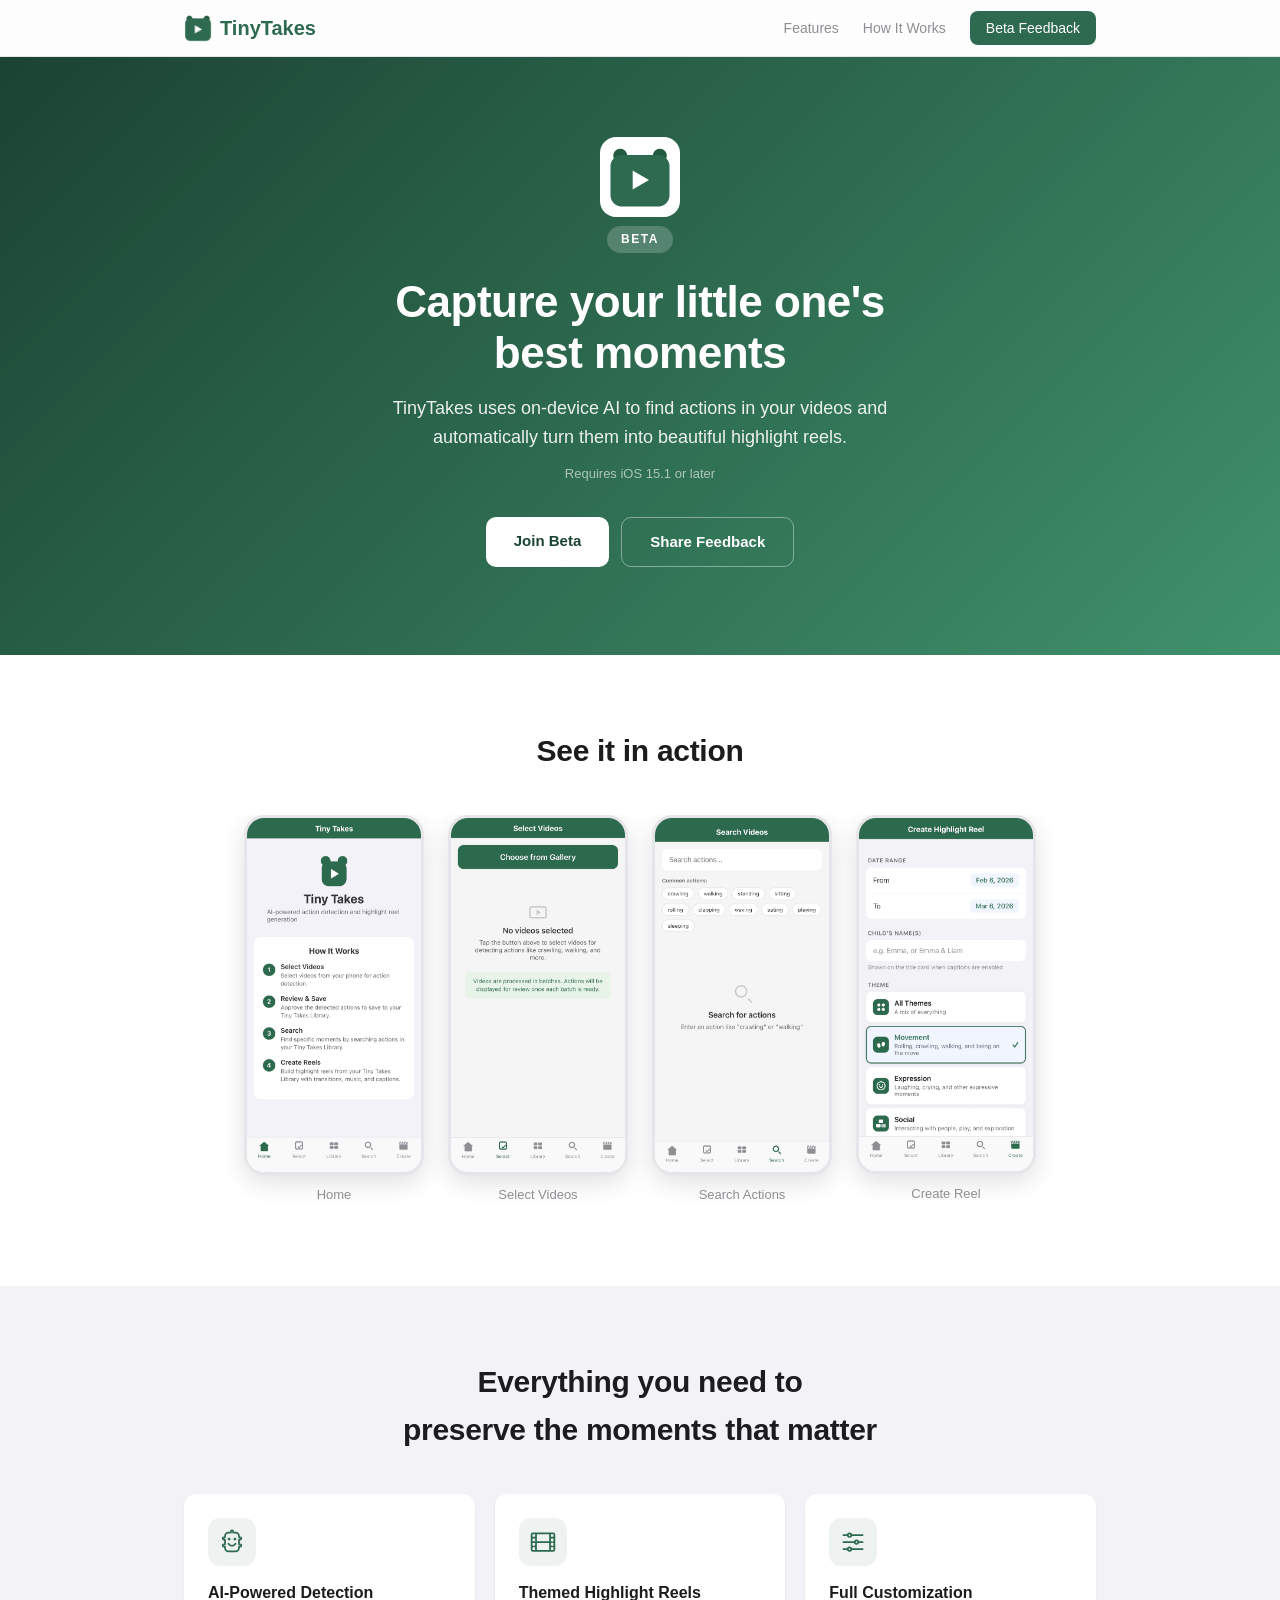
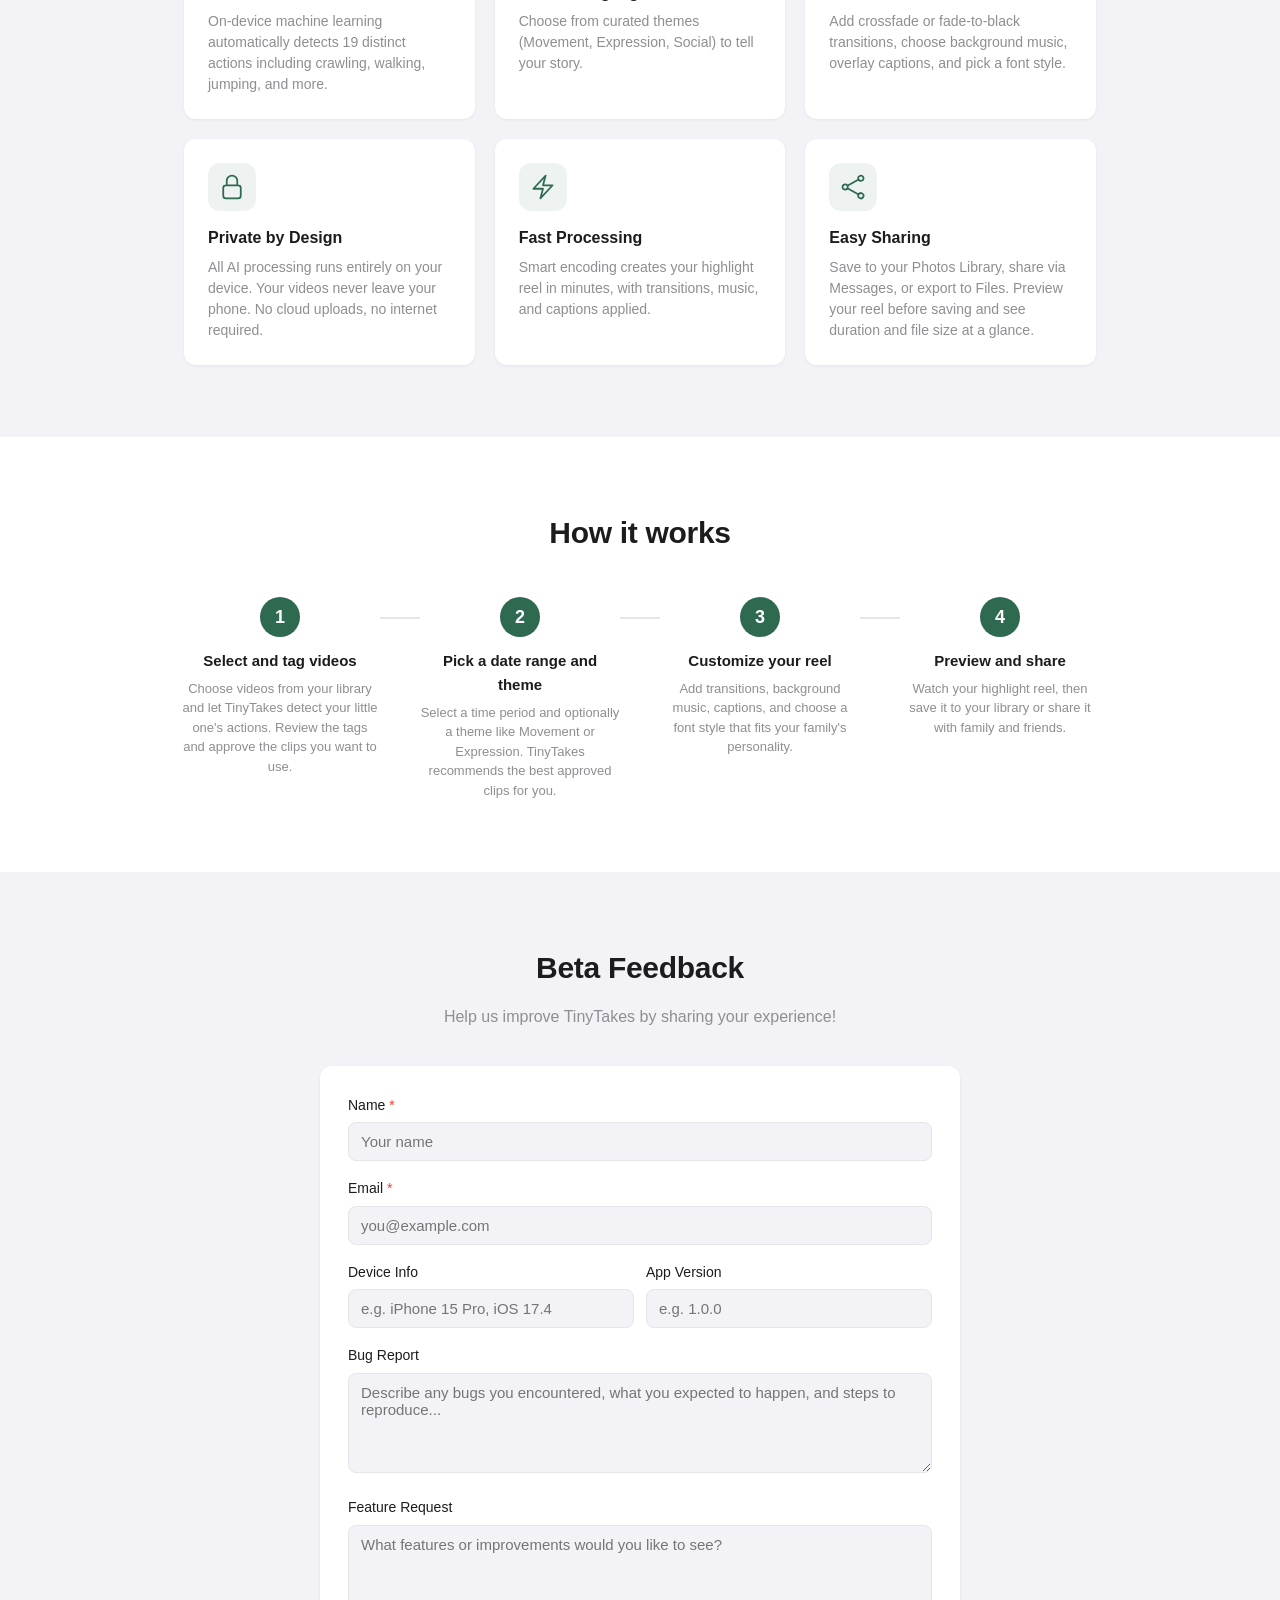
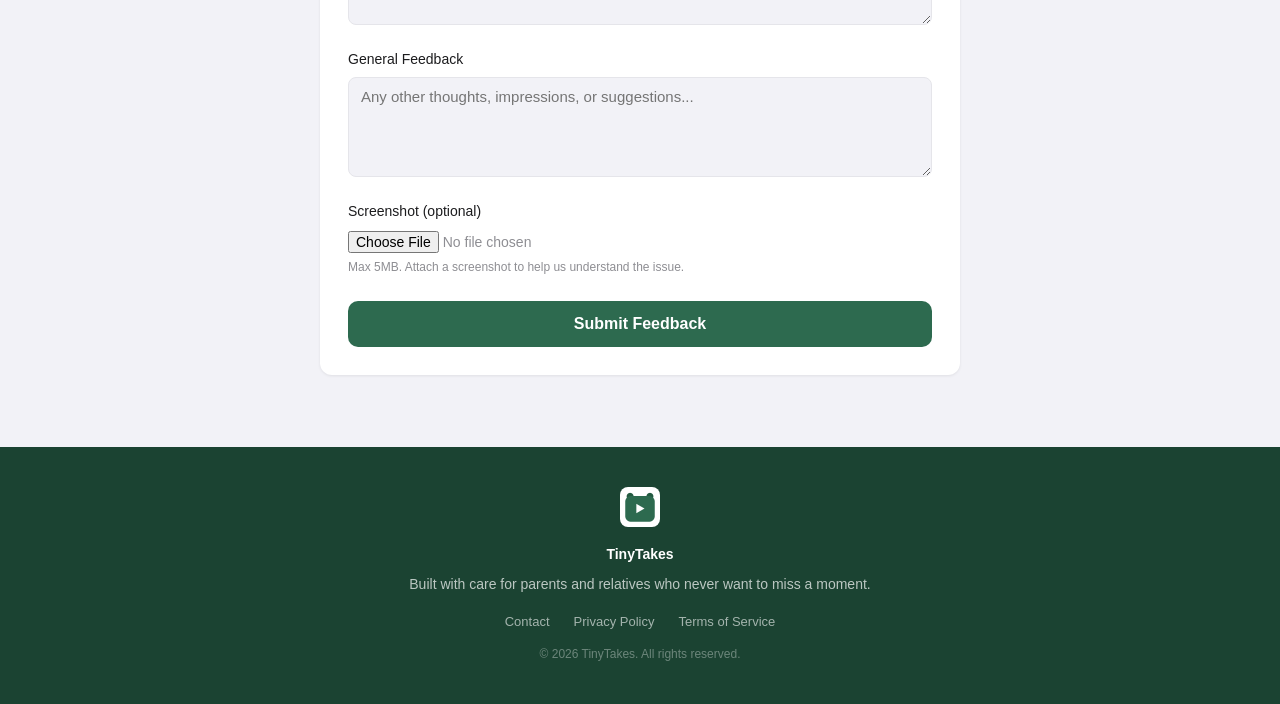
==== index.html @ 98fbe9ab "more inclusive" ====
<!DOCTYPE html>
<html lang="en">
<head>
  <meta charset="UTF-8">
  <meta name="viewport" content="width=device-width, initial-scale=1.0">
  <title>TinyTakes - Capture Your Little One's Best Moments</title>
  <meta name="description" content="TinyTakes uses on-device AI to find actions in your videos and automatically turn them into beautiful highlight reels. Private, fast, and easy to use.">
  <link rel="icon" type="image/png" href="logo.png">

  <!-- Open Graph -->
  <meta property="og:title" content="TinyTakes - Capture Your Little One's Best Moments">
  <meta property="og:description" content="On-device AI finds actions in your videos and turns them into beautiful highlight reels. No cloud uploads, no internet required.">
  <meta property="og:image" content="logo.png">
  <meta property="og:type" content="website">

  <!-- Twitter Card -->
  <meta name="twitter:card" content="summary">
  <meta name="twitter:title" content="TinyTakes - Capture Your Little One's Best Moments">
  <meta name="twitter:description" content="On-device AI finds actions in your videos and turns them into beautiful highlight reels. No cloud uploads, no internet required.">
  <meta name="twitter:image" content="logo.png">

  <link rel="stylesheet" href="styles.css">
</head>
<body>
  <!-- Nav -->
  <nav class="nav">
    <div class="nav-inner">
      <a href="#" class="nav-logo"><img src="logo.png" alt="TinyTakes" class="nav-logo-img">TinyTakes</a>
      <div class="nav-links">
        <a href="#features">Features</a>
        <a href="#how-it-works">How It Works</a>
        <a href="#feedback" class="nav-cta">Beta Feedback</a>
      </div>
    </div>
  </nav>

  <!-- Hero -->
  <header class="hero">
    <div class="hero-inner">
      <img src="logo.png" alt="TinyTakes logo" class="hero-logo">
      <p class="hero-badge">Beta</p>
      <h1>Capture your little one's<br>best moments</h1>
      <p class="hero-subtitle">TinyTakes uses on-device AI to find actions in your videos and automatically turn them into beautiful highlight reels.</p>
      <p class="hero-requirement">Requires iOS 15.1 or later</p>
      <div class="hero-actions">
        <a href="beta.html" class="btn-primary">Join Beta</a>
        <a href="#feedback" class="btn-ghost">Share Feedback</a>
      </div>
    </div>
  </header>

  <!-- App Screenshots -->
  <section class="section section-alt">
    <div class="section-inner">
      <h2 class="section-title">See it in action</h2>
      <div class="screenshots">
        <div class="screenshot">
          <div class="phone-frame">
            <img src="screenshots/Home Screen.jpg" alt="TinyTakes Home Screen">
          </div>
          <p class="screenshot-label">Home</p>
        </div>
        <div class="screenshot">
          <div class="phone-frame">
            <img src="screenshots/Select Videos.jpg" alt="Select Videos screen">
          </div>
          <p class="screenshot-label">Select Videos</p>
        </div>
        <div class="screenshot">
          <div class="phone-frame">
            <img src="screenshots/Search Videos.jpg" alt="Search Videos screen">
          </div>
          <p class="screenshot-label">Search Actions</p>
        </div>
        <div class="screenshot">
          <div class="phone-frame">
            <img src="screenshots/Create Highlight Reel.jpg" alt="Create Highlight Reel screen">
          </div>
          <p class="screenshot-label">Create Reel</p>
        </div>
      </div>
    </div>
  </section>

  <!-- Features -->
  <section id="features" class="section">
    <div class="section-inner">
      <h2 class="section-title">Everything you need to<br>preserve the moments that matter</h2>

      <div class="features-grid">
        <div class="feature-card">
          <div class="feature-icon">
            <svg width="28" height="28" fill="none" viewBox="0 0 24 24" stroke="currentColor" stroke-width="1.5"><path stroke-linecap="round" stroke-linejoin="round" d="M12 2a1 1 0 011 1v1h2a3 3 0 013 3v1h1a1 1 0 110 2h-1v4h1a1 1 0 110 2h-1v1a3 3 0 01-3 3H9a3 3 0 01-3-3v-1H5a1 1 0 110-2h1v-4H5a1 1 0 110-2h1V7a3 3 0 013-3h2V3a1 1 0 011-1z"/><circle cx="9.5" cy="9.5" r="1.2" fill="currentColor" stroke="none"/><circle cx="14.5" cy="9.5" r="1.2" fill="currentColor" stroke="none"/><path stroke-linecap="round" stroke-linejoin="round" d="M9 13.5c.8 1.2 1.7 1.8 3 1.8s2.2-.6 3-1.8"/></svg>
          </div>
          <h3>AI-Powered Detection</h3>
          <p>On-device machine learning automatically detects 19 distinct actions including crawling, walking, jumping, and more.</p>
        </div>

        <div class="feature-card">
          <div class="feature-icon">
            <svg width="28" height="28" fill="none" viewBox="0 0 24 24" stroke="currentColor" stroke-width="1.5"><path stroke-linecap="round" stroke-linejoin="round" d="M3.375 19.5h17.25m-17.25 0a1.125 1.125 0 01-1.125-1.125M3.375 19.5h1.5C5.496 19.5 6 18.996 6 18.375m-3.75 0V5.625m0 12.75v-1.5c0-.621.504-1.125 1.125-1.125m18.375 2.625V5.625m0 12.75c0 .621-.504 1.125-1.125 1.125m1.125-1.125v-1.5c0-.621-.504-1.125-1.125-1.125m0 3.75h-1.5A1.125 1.125 0 0118 18.375M20.625 4.5H3.375m17.25 0c.621 0 1.125.504 1.125 1.125M20.625 4.5h-1.5C18.504 4.5 18 5.004 18 5.625m3.75 0v1.5c0 .621-.504 1.125-1.125 1.125M3.375 4.5c-.621 0-1.125.504-1.125 1.125M3.375 4.5h1.5C5.496 4.5 6 5.004 6 5.625m-3.75 0v1.5c0 .621.504 1.125 1.125 1.125m0 0h1.5m-1.5 0c-.621 0-1.125.504-1.125 1.125v1.5c0 .621.504 1.125 1.125 1.125m1.5-3.75C5.496 8.25 6 7.746 6 7.125v-1.5M4.875 8.25C5.496 8.25 6 8.754 6 9.375v1.5m0-5.25v5.25m0-5.25C6 5.004 6.504 4.5 7.125 4.5h9.75c.621 0 1.125.504 1.125 1.125m1.125 2.625h1.5m-1.5 0A1.125 1.125 0 0118 7.125v-1.5m1.125 2.625c-.621 0-1.125.504-1.125 1.125v1.5m2.625-2.625c.621 0 1.125.504 1.125 1.125v1.5c0 .621-.504 1.125-1.125 1.125M18 5.625v5.25M7.125 12h9.75m-9.75 0A1.125 1.125 0 016 10.875M7.125 12C6.504 12 6 12.504 6 13.125m0-2.25c0 .621.504 1.125 1.125 1.125M18 10.875c0 .621-.504 1.125-1.125 1.125M18 10.875c0 .621.504 1.125 1.125 1.125m-2.25 0c.621 0 1.125.504 1.125 1.125m-12 5.25v-5.25m0 5.25c0 .621.504 1.125 1.125 1.125h9.75c.621 0 1.125-.504 1.125-1.125m-12 0v-1.5c0-.621-.504-1.125-1.125-1.125M18 18.375v-5.25m0 5.25v-1.5c0-.621.504-1.125 1.125-1.125M18 13.125v1.5c0 .621.504 1.125 1.125 1.125M18 13.125c0-.621.504-1.125 1.125-1.125M6 13.125v1.5c0 .621-.504 1.125-1.125 1.125M6 13.125C6 12.504 5.496 12 4.875 12m-1.5 0h1.5m-1.5 0c-.621 0-1.125-.504-1.125-1.125v-1.5c0-.621.504-1.125 1.125-1.125m1.5 0h-1.5"/></svg>
          </div>
          <h3>Themed Highlight Reels</h3>
          <p>Choose from curated themes (Movement, Expression, Social) to tell your story.</p>
        </div>

        <div class="feature-card">
          <div class="feature-icon">
            <svg width="28" height="28" fill="none" viewBox="0 0 24 24" stroke="currentColor" stroke-width="1.5"><path stroke-linecap="round" stroke-linejoin="round" d="M10.5 6h9.75M10.5 6a1.5 1.5 0 11-3 0m3 0a1.5 1.5 0 10-3 0M3.75 6H7.5m3 12h9.75m-9.75 0a1.5 1.5 0 01-3 0m3 0a1.5 1.5 0 00-3 0m-3.75 0H7.5m9-6h3.75m-3.75 0a1.5 1.5 0 01-3 0m3 0a1.5 1.5 0 00-3 0m-9.75 0h9.75"/></svg>
          </div>
          <h3>Full Customization</h3>
          <p>Add crossfade or fade-to-black transitions, choose background music, overlay captions, and pick a font style.</p>
        </div>

        <div class="feature-card">
          <div class="feature-icon">
            <svg width="28" height="28" fill="none" viewBox="0 0 24 24" stroke="currentColor" stroke-width="1.5"><path stroke-linecap="round" stroke-linejoin="round" d="M16.5 10.5V6.75a4.5 4.5 0 10-9 0v3.75m-.75 11.25h10.5a2.25 2.25 0 002.25-2.25v-6.75a2.25 2.25 0 00-2.25-2.25H6.75a2.25 2.25 0 00-2.25 2.25v6.75a2.25 2.25 0 002.25 2.25z"/></svg>
          </div>
          <h3>Private by Design</h3>
          <p>All AI processing runs entirely on your device. Your videos never leave your phone. No cloud uploads, no internet required.</p>
        </div>

        <div class="feature-card">
          <div class="feature-icon">
            <svg width="28" height="28" fill="none" viewBox="0 0 24 24" stroke="currentColor" stroke-width="1.5"><path stroke-linecap="round" stroke-linejoin="round" d="M3.75 13.5l10.5-11.25L12 10.5h8.25L9.75 21.75 12 13.5H3.75z"/></svg>
          </div>
          <h3>Fast Processing</h3>
          <p>Smart encoding creates your highlight reel in minutes, with transitions, music, and captions applied.</p>
        </div>

        <div class="feature-card">
          <div class="feature-icon">
            <svg width="28" height="28" fill="none" viewBox="0 0 24 24" stroke="currentColor" stroke-width="1.5"><path stroke-linecap="round" stroke-linejoin="round" d="M7.217 10.907a2.25 2.25 0 100 2.186m0-2.186c.18.324.283.696.283 1.093s-.103.77-.283 1.093m0-2.186l9.566-5.314m-9.566 7.5l9.566 5.314m0 0a2.25 2.25 0 103.935 2.186 2.25 2.25 0 00-3.935-2.186zm0-12.814a2.25 2.25 0 103.933-2.185 2.25 2.25 0 00-3.933 2.185z"/></svg>
          </div>
          <h3>Easy Sharing</h3>
          <p>Save to your Photos Library, share via Messages, or export to Files. Preview your reel before saving and see duration and file size at a glance.</p>
        </div>
      </div>
    </div>
  </section>

  <!-- How It Works -->
  <section id="how-it-works" class="section section-alt">
    <div class="section-inner">
      <h2 class="section-title">How it works</h2>

      <div class="steps">
        <div class="step">
          <div class="step-number">1</div>
          <h3>Select and tag videos</h3>
          <p>Choose videos from your library and let TinyTakes detect your little one's actions. Review the tags and approve the clips you want to use.</p>
        </div>
        <div class="step-connector"></div>
        <div class="step">
          <div class="step-number">2</div>
          <h3>Pick a date range and theme</h3>
          <p>Select a time period and optionally a theme like Movement or Expression. TinyTakes recommends the best approved clips for you.</p>
        </div>
        <div class="step-connector"></div>
        <div class="step">
          <div class="step-number">3</div>
          <h3>Customize your reel</h3>
          <p>Add transitions, background music, captions, and choose a font style that fits your family's personality.</p>
        </div>
        <div class="step-connector"></div>
        <div class="step">
          <div class="step-number">4</div>
          <h3>Preview and share</h3>
          <p>Watch your highlight reel, then save it to your library or share it with family and friends.</p>
        </div>
      </div>
    </div>
  </section>

  <!-- Feedback Form -->
  <section id="feedback" class="section">
    <div class="section-inner">
      <h2 class="section-title">Beta Feedback</h2>
      <p class="section-subtitle">Help us improve TinyTakes by sharing your experience!</p>

      <div class="card">
        <form id="feedback-form">
          <div class="form-group">
            <label for="name">Name <span class="required">*</span></label>
            <input type="text" id="name" name="name" required placeholder="Your name">
            <p class="field-error" id="name-error" style="display: none;">Please enter your name.</p>
          </div>

          <div class="form-group">
            <label for="email">Email <span class="required">*</span></label>
            <input type="email" id="email" name="email" required placeholder="you@example.com">
            <p class="field-error" id="email-error" style="display: none;">Please enter a valid email address.</p>
          </div>

          <div class="form-row">
            <div class="form-group">
              <label for="device">Device Info</label>
              <input type="text" id="device" name="device" placeholder="e.g. iPhone 15 Pro, iOS 17.4">
            </div>
            <div class="form-group">
              <label for="appVersion">App Version</label>
              <input type="text" id="appVersion" name="appVersion" placeholder="e.g. 1.0.0">
            </div>
          </div>

          <div class="form-group">
            <label for="bugReport">Bug Report</label>
            <textarea id="bugReport" name="bugReport" rows="3" placeholder="Describe any bugs you encountered, what you expected to happen, and steps to reproduce..."></textarea>
          </div>

          <div class="form-group">
            <label for="featureRequest">Feature Request</label>
            <textarea id="featureRequest" name="featureRequest" rows="3" placeholder="What features or improvements would you like to see?"></textarea>
          </div>

          <div class="form-group">
            <label for="generalFeedback">General Feedback</label>
            <textarea id="generalFeedback" name="generalFeedback" rows="3" placeholder="Any other thoughts, impressions, or suggestions..."></textarea>
          </div>

          <div class="form-group">
            <label for="screenshot">Screenshot (optional)</label>
            <input type="file" id="screenshot" name="screenshot" accept="image/*">
            <p class="hint">Max 5MB. Attach a screenshot to help us understand the issue.</p>
          </div>

          <button type="submit" id="submit-btn">
            <span class="btn-text">Submit Feedback</span>
            <span class="btn-loading" style="display: none;">Submitting...</span>
          </button>
        </form>

        <!-- Success Message -->
        <div id="success-message" style="display: none;">
          <div class="success-icon">&#10003;</div>
          <h3>Thank you!</h3>
          <p>Your feedback has been submitted successfully. We appreciate your help in making TinyTakes better!</p>
          <button onclick="resetForm()" class="btn-secondary">Submit Another</button>
        </div>

        <!-- Error Message -->
        <div id="error-message" style="display: none;">
          <div class="error-icon">!</div>
          <h3>Something went wrong</h3>
          <p id="error-text">Please try again later.</p>
          <button onclick="hideError()" class="btn-secondary">Try Again</button>
        </div>
      </div>
    </div>
  </section>

  <!-- Footer -->
  <footer class="footer">
    <div class="section-inner">
      <img src="logo.png" alt="TinyTakes" class="footer-logo-img">
      <p class="footer-logo">TinyTakes</p>
      <p>Built with care for parents and relatives who never want to miss a moment.</p>
      <div class="footer-links">
        <a href="mailto:tinytakesapp@gmail.com">Contact</a>
        <a href="privacy.html">Privacy Policy</a>
        <a href="terms.html">Terms of Service</a>
      </div>
      <p class="footer-copy">&copy; 2026 TinyTakes. All rights reserved.</p>
    </div>
  </footer>

  <script src="script.js"></script>
</body>
</html>
---- styles.css ----
/* TinyTakes Landing Page + Beta Feedback */

:root {
  --primary: #2D6A4F;
  --primary-light: #40916C;
  --primary-dark: #1B4332;
  --bg: #F2F2F7;
  --card-bg: #FFFFFF;
  --text: #1C1C1E;
  --text-secondary: #8E8E93;
  --border: #E5E5EA;
  --error: #FF3B30;
  --success: #34C759;
  --radius: 12px;
}

* {
  margin: 0;
  padding: 0;
  box-sizing: border-box;
}

html {
  scroll-behavior: smooth;
}

body {
  font-family: -apple-system, BlinkMacSystemFont, 'Segoe UI', Roboto, Helvetica, Arial, sans-serif;
  background-color: var(--bg);
  color: var(--text);
  line-height: 1.6;
  -webkit-font-smoothing: antialiased;
}

/* ---- Nav ---- */
.nav {
  position: sticky;
  top: 0;
  background: rgba(255, 255, 255, 0.85);
  backdrop-filter: blur(12px);
  -webkit-backdrop-filter: blur(12px);
  border-bottom: 1px solid var(--border);
  z-index: 100;
}

.nav-inner {
  max-width: 960px;
  margin: 0 auto;
  padding: 0 24px;
  height: 56px;
  display: flex;
  align-items: center;
  justify-content: space-between;
}

.nav-logo {
  font-size: 20px;
  font-weight: 700;
  color: var(--primary);
  text-decoration: none;
  display: flex;
  align-items: center;
  gap: 8px;
}

.nav-logo-img {
  width: 28px;
  height: 28px;
}

.nav-links {
  display: flex;
  gap: 24px;
  align-items: center;
}

.nav-links a {
  font-size: 14px;
  font-weight: 500;
  color: var(--text-secondary);
  text-decoration: none;
  transition: color 0.2s;
}

.nav-links a:hover {
  color: var(--text);
}

.nav-cta {
  background: var(--primary);
  color: #FFFFFF !important;
  padding: 6px 16px;
  border-radius: 8px;
  transition: background 0.2s !important;
}

.nav-cta:hover {
  background: var(--primary-dark);
  color: #FFFFFF !important;
}

/* ---- Hero ---- */
.hero {
  background: linear-gradient(135deg, var(--primary-dark) 0%, var(--primary) 50%, var(--primary-light) 100%);
  color: #FFFFFF;
}

.hero-inner {
  max-width: 960px;
  margin: 0 auto;
  padding: 80px 24px 88px;
  text-align: center;
}

.hero-logo {
  display: block;
  width: 80px;
  height: 80px;
  margin: 0 auto 8px;
  background: #FFFFFF;
  border-radius: 16px;
  padding: 8px;
}

.hero-badge {
  display: inline-block;
  font-size: 12px;
  font-weight: 600;
  text-transform: uppercase;
  letter-spacing: 1.5px;
  background: rgba(255, 255, 255, 0.2);
  padding: 4px 14px;
  border-radius: 20px;
  margin-bottom: 24px;
}

.hero h1 {
  font-size: 44px;
  font-weight: 700;
  line-height: 1.15;
  letter-spacing: -0.5px;
  margin-bottom: 16px;
}

.hero-subtitle {
  font-size: 18px;
  line-height: 1.6;
  opacity: 0.9;
  max-width: 560px;
  margin: 0 auto 12px;
}

.hero-requirement {
  font-size: 13px;
  opacity: 0.6;
  margin-bottom: 32px;
}

.hero-actions {
  display: flex;
  gap: 12px;
  justify-content: center;
}

.btn-primary {
  display: inline-block;
  padding: 12px 28px;
  font-size: 15px;
  font-weight: 600;
  color: var(--primary-dark);
  background: #FFFFFF;
  border-radius: 10px;
  text-decoration: none;
  transition: transform 0.2s, box-shadow 0.2s;
}

.btn-primary:hover {
  transform: translateY(-1px);
  box-shadow: 0 4px 12px rgba(0, 0, 0, 0.15);
}

.btn-ghost {
  display: inline-block;
  padding: 12px 28px;
  font-size: 15px;
  font-weight: 600;
  color: #FFFFFF;
  border: 1.5px solid rgba(255, 255, 255, 0.4);
  border-radius: 10px;
  text-decoration: none;
  transition: border-color 0.2s, background 0.2s;
}

.btn-ghost:hover {
  border-color: #FFFFFF;
  background: rgba(255, 255, 255, 0.1);
}

/* ---- Sections ---- */
.section {
  padding: 72px 0;
}

.section-alt {
  background: var(--card-bg);
}

.section-inner {
  max-width: 960px;
  margin: 0 auto;
  padding: 0 24px;
}

.section-title {
  font-size: 30px;
  font-weight: 700;
  text-align: center;
  margin-bottom: 12px;
  letter-spacing: -0.3px;
}

.section-subtitle {
  font-size: 16px;
  color: var(--text-secondary);
  text-align: center;
  max-width: 480px;
  margin: 0 auto 36px;
}

/* ---- Screenshots ---- */
.screenshots {
  display: flex;
  justify-content: center;
  gap: 24px;
  margin-top: 40px;
  overflow-x: auto;
  padding: 0 16px 8px;
}

.screenshot {
  flex-shrink: 0;
  text-align: center;
}

.phone-frame {
  width: 180px;
  border-radius: 20px;
  overflow: hidden;
  box-shadow: 0 8px 24px rgba(0, 0, 0, 0.12);
  border: 3px solid #E5E5EA;
  background: var(--card-bg);
}

.phone-frame img {
  width: 100%;
  height: auto;
  display: block;
}

.screenshot-label {
  font-size: 13px;
  font-weight: 500;
  color: var(--text-secondary);
  margin-top: 10px;
}

/* ---- Features Grid ---- */
.features-grid {
  display: grid;
  grid-template-columns: repeat(3, 1fr);
  gap: 20px;
  margin-top: 40px;
}

.feature-card {
  background: var(--card-bg);
  border-radius: var(--radius);
  padding: 24px;
  box-shadow: 0 1px 3px rgba(0, 0, 0, 0.06);
  transition: transform 0.2s, box-shadow 0.2s;
}

.feature-card:hover {
  transform: translateY(-2px);
  box-shadow: 0 4px 12px rgba(0, 0, 0, 0.08);
}

.feature-icon {
  width: 48px;
  height: 48px;
  border-radius: 12px;
  background: rgba(45, 106, 79, 0.08);
  color: var(--primary);
  display: flex;
  align-items: center;
  justify-content: center;
  margin-bottom: 14px;
}

.feature-card h3 {
  font-size: 16px;
  font-weight: 600;
  margin-bottom: 6px;
}

.feature-card p {
  font-size: 14px;
  color: var(--text-secondary);
  line-height: 1.5;
}

/* ---- Steps ---- */
.steps {
  display: flex;
  align-items: flex-start;
  justify-content: center;
  gap: 0;
  margin-top: 40px;
}

.step {
  text-align: center;
  max-width: 200px;
  flex-shrink: 0;
}

.step-number {
  width: 40px;
  height: 40px;
  line-height: 40px;
  border-radius: 50%;
  background: var(--primary);
  color: #FFFFFF;
  font-size: 18px;
  font-weight: 700;
  margin: 0 auto 12px;
}

.step h3 {
  font-size: 15px;
  font-weight: 600;
  margin-bottom: 6px;
}

.step p {
  font-size: 13px;
  color: var(--text-secondary);
  line-height: 1.5;
}

.step-connector {
  width: 40px;
  height: 2px;
  background: var(--border);
  margin-top: 20px;
  flex-shrink: 0;
}

/* ---- Card (Feedback Form) ---- */
.card {
  background: var(--card-bg);
  border-radius: var(--radius);
  padding: 28px;
  box-shadow: 0 1px 3px rgba(0, 0, 0, 0.08);
  max-width: 640px;
  margin: 0 auto;
}

/* ---- Form ---- */
.form-group {
  margin-bottom: 16px;
  flex: 1;
}

.form-row {
  display: flex;
  gap: 12px;
}

label {
  display: block;
  font-size: 14px;
  font-weight: 500;
  margin-bottom: 6px;
  color: var(--text);
}

.required {
  color: var(--error);
}

input[type="text"],
input[type="email"],
select,
textarea {
  width: 100%;
  padding: 10px 12px;
  font-size: 15px;
  border: 1px solid var(--border);
  border-radius: 8px;
  background: var(--bg);
  color: var(--text);
  font-family: inherit;
  transition: border-color 0.2s;
}

input[type="text"]:focus,
input[type="email"]:focus,
select:focus,
textarea:focus {
  outline: none;
  border-color: var(--primary);
  box-shadow: 0 0 0 3px rgba(45, 106, 79, 0.1);
}

textarea {
  resize: vertical;
  min-height: 100px;
}

input[type="file"] {
  font-size: 14px;
  color: var(--text-secondary);
}

.hint {
  font-size: 12px;
  color: var(--text-secondary);
  margin-top: 4px;
}

.field-error {
  font-size: 13px;
  color: var(--error);
  margin-top: 4px;
}

input.input-error {
  border-color: var(--error);
}

input.input-error:focus {
  border-color: var(--error);
  box-shadow: 0 0 0 3px rgba(255, 59, 48, 0.1);
}

/* ---- Buttons ---- */
button[type="submit"] {
  width: 100%;
  padding: 14px;
  font-size: 16px;
  font-weight: 600;
  color: #FFFFFF;
  background: var(--primary);
  border: none;
  border-radius: 10px;
  cursor: pointer;
  transition: background 0.2s;
  margin-top: 8px;
}

button[type="submit"]:hover {
  background: var(--primary-dark);
}

button[type="submit"]:disabled {
  background: var(--text-secondary);
  cursor: not-allowed;
}

.btn-secondary {
  padding: 10px 24px;
  font-size: 15px;
  font-weight: 500;
  color: var(--primary);
  background: transparent;
  border: 1.5px solid var(--primary);
  border-radius: 10px;
  cursor: pointer;
  transition: background 0.2s;
  margin-top: 12px;
}

.btn-secondary:hover {
  background: rgba(45, 106, 79, 0.05);
}

/* ---- Success / Error ---- */
#success-message,
#error-message {
  text-align: center;
  padding: 24px 0;
}

.success-icon {
  width: 56px;
  height: 56px;
  line-height: 56px;
  border-radius: 50%;
  background: var(--success);
  color: #FFFFFF;
  font-size: 28px;
  font-weight: 700;
  margin: 0 auto 16px;
}

.error-icon {
  width: 56px;
  height: 56px;
  line-height: 56px;
  border-radius: 50%;
  background: var(--error);
  color: #FFFFFF;
  font-size: 28px;
  font-weight: 700;
  margin: 0 auto 16px;
}

#success-message h3,
#error-message h3 {
  font-size: 18px;
  margin-bottom: 8px;
}

#success-message p,
#error-message p {
  font-size: 14px;
  color: var(--text-secondary);
}

/* ---- Footer ---- */
.footer {
  background: var(--primary-dark);
  color: rgba(255, 255, 255, 0.7);
  text-align: center;
  padding: 40px 0;
}

.footer-logo-img {
  width: 40px;
  height: 40px;
  background: #FFFFFF;
  border-radius: 8px;
  padding: 4px;
  margin-bottom: 8px;
}

.footer-logo {
  font-size: 20px;
  font-weight: 700;
  color: #FFFFFF;
  margin-bottom: 8px;
}

.footer p {
  font-size: 14px;
}

.footer-links {
  display: flex;
  gap: 24px;
  justify-content: center;
  margin-top: 16px;
}

.footer-links a {
  font-size: 13px;
  color: rgba(255, 255, 255, 0.6);
  text-decoration: none;
  transition: color 0.2s;
}

.footer-links a:hover {
  color: #FFFFFF;
}

.footer-copy {
  margin-top: 12px;
  font-size: 12px !important;
  opacity: 0.5;
}

/* ---- Legal Pages ---- */
.legal-page {
  max-width: 720px;
  margin: 0 auto;
  padding: 48px 24px 72px;
}

.legal-page h1 {
  font-size: 32px;
  font-weight: 700;
  margin-bottom: 8px;
}

.legal-page .legal-updated {
  font-size: 14px;
  color: var(--text-secondary);
  margin-bottom: 32px;
}

.legal-page h2 {
  font-size: 20px;
  font-weight: 600;
  margin-top: 32px;
  margin-bottom: 8px;
}

.legal-page p,
.legal-page li {
  font-size: 15px;
  color: var(--text-secondary);
  line-height: 1.7;
  margin-bottom: 12px;
}

.legal-page ul {
  padding-left: 24px;
  margin-bottom: 12px;
}

.legal-page a {
  color: var(--primary);
  text-decoration: none;
}

.legal-page a:hover {
  text-decoration: underline;
}

/* ---- Responsive ---- */
@media (max-width: 768px) {
  .screenshots {
    gap: 16px;
  }

  .phone-frame {
    width: 150px;
  }

  .features-grid {
    grid-template-columns: repeat(2, 1fr);
  }

  .hero h1 {
    font-size: 32px;
  }

  .hero-inner {
    padding: 56px 24px 64px;
  }

  .section-title {
    font-size: 24px;
  }

  .steps {
    flex-direction: column;
    align-items: center;
    gap: 8px;
  }

  .step-connector {
    width: 2px;
    height: 24px;
    margin: 0;
  }

  .step {
    max-width: 280px;
  }
}

@media (max-width: 480px) {
  .screenshots {
    gap: 12px;
    justify-content: flex-start;
  }

  .phone-frame {
    width: 130px;
  }

  .features-grid {
    grid-template-columns: 1fr;
  }

  .form-row {
    flex-direction: column;
    gap: 0;
  }

  .hero h1 {
    font-size: 28px;
  }

  .hero-subtitle {
    font-size: 16px;
  }

  .hero-actions {
    flex-direction: column;
    align-items: center;
  }

  .nav-links a:not(.nav-cta) {
    display: none;
  }

  .section {
    padding: 48px 0;
  }

  .card {
    padding: 20px 16px;
  }
}
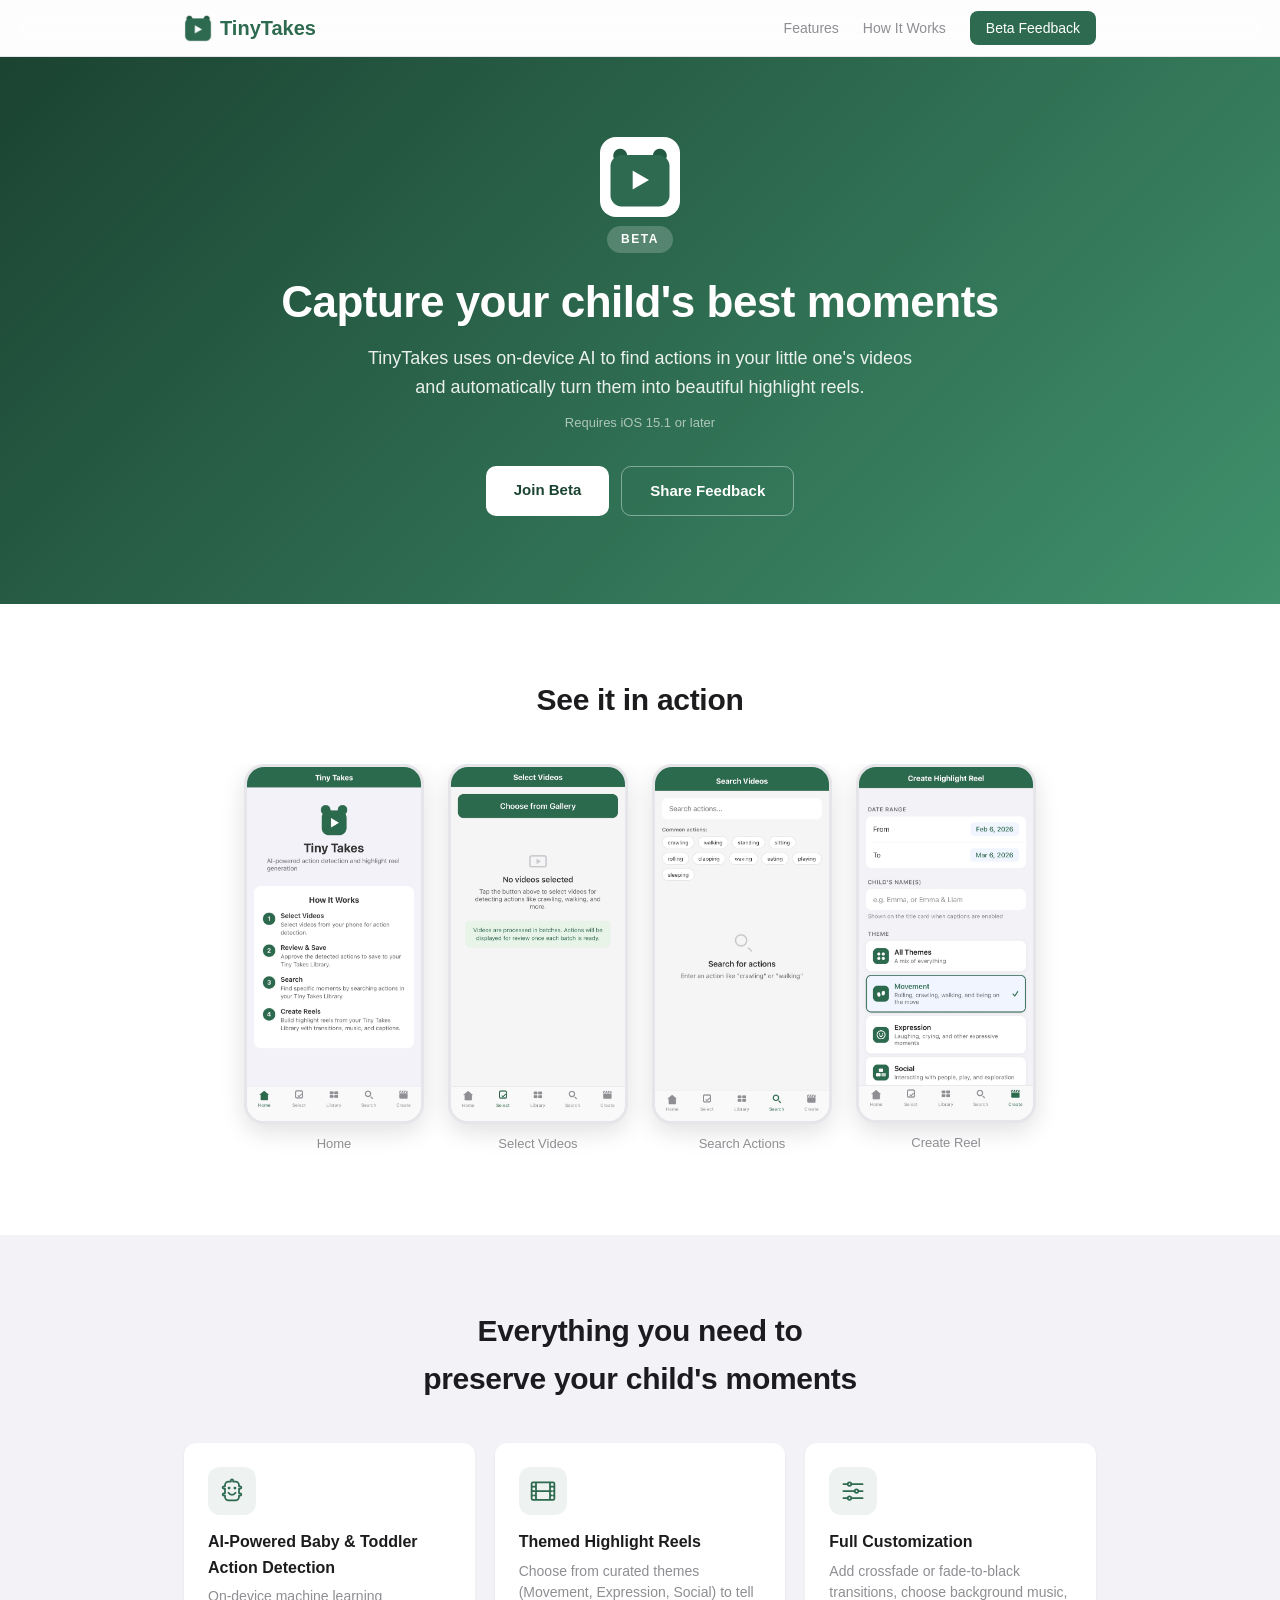
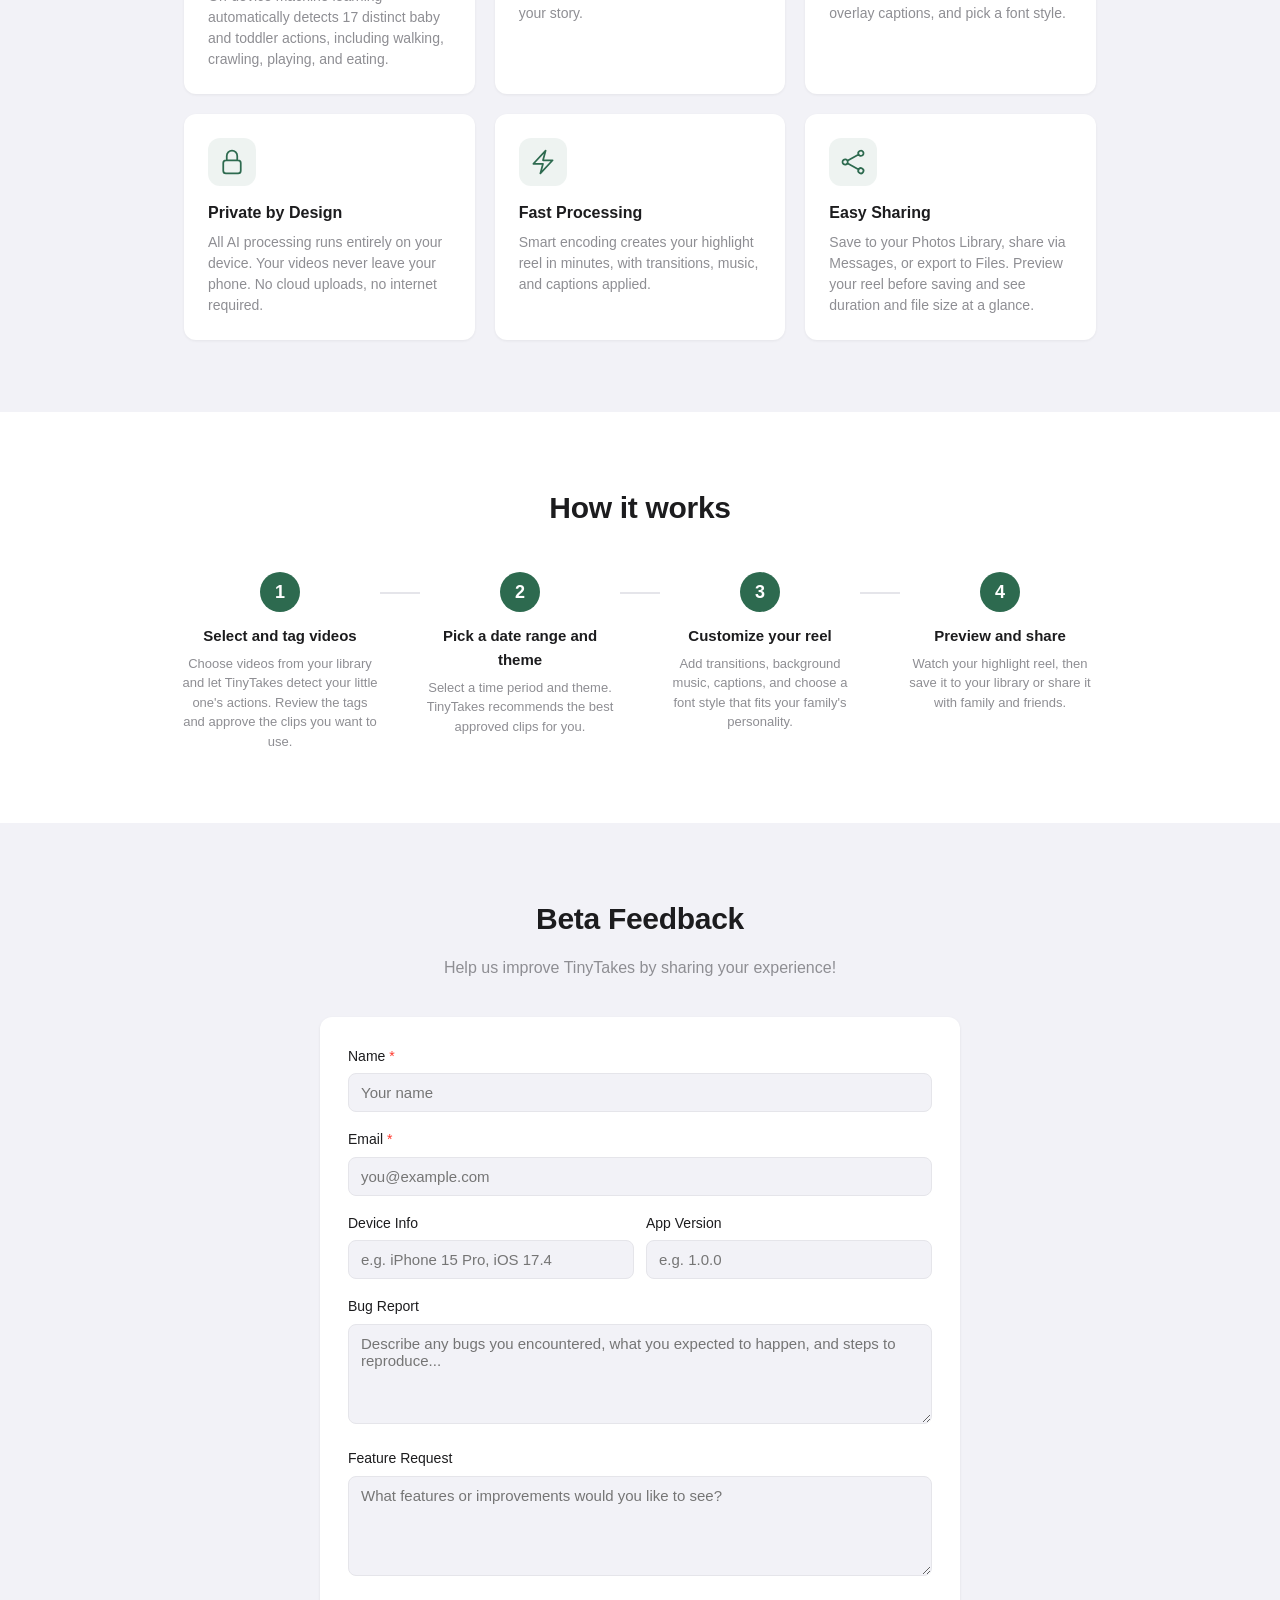
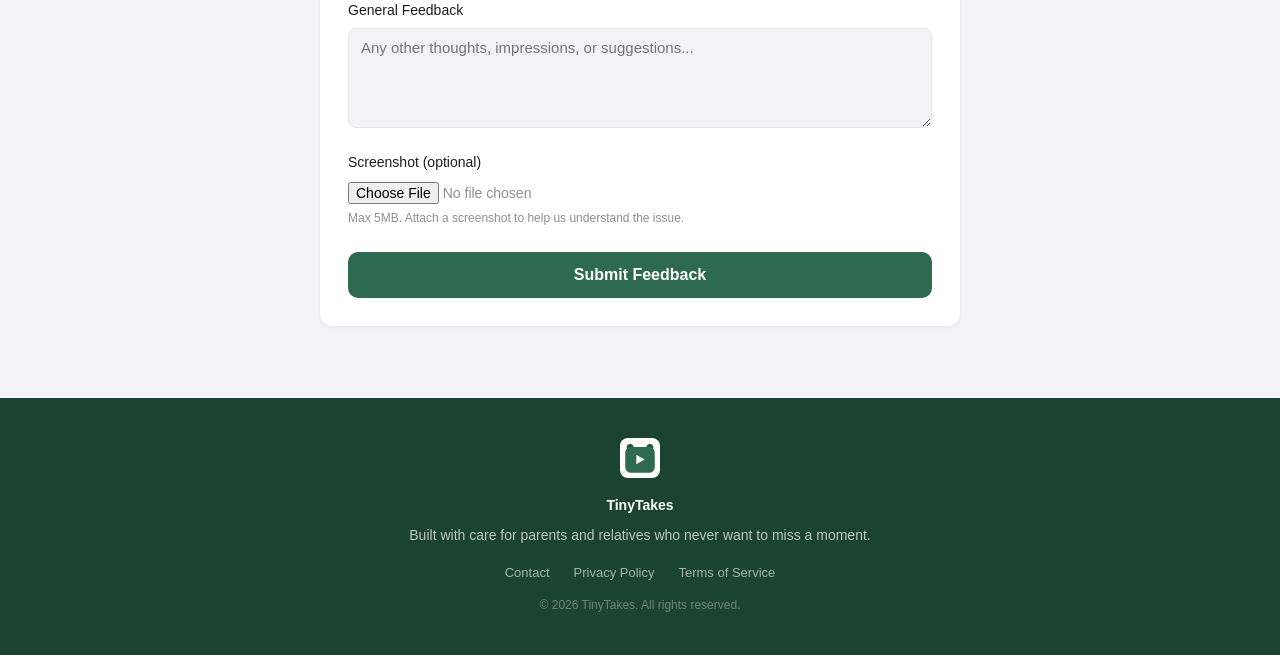
==== commit 424281ac: "wording" ====
--- a/index.html
+++ b/index.html
@@ -3,20 +3,20 @@
 <head>
   <meta charset="UTF-8">
   <meta name="viewport" content="width=device-width, initial-scale=1.0">
-  <title>TinyTakes - Capture Your Little One's Best Moments</title>
-  <meta name="description" content="TinyTakes uses on-device AI to find actions in your videos and automatically turn them into beautiful highlight reels. Private, fast, and easy to use.">
+  <title>TinyTakes - Capture your child's best moments</title>
+  <meta name="description" content="TinyTakes uses on-device AI to find actions in your little one's videos and automatically turn them into beautiful highlight reels. Private, fast, and easy to use.">
   <link rel="icon" type="image/png" href="logo.png">
 
   <!-- Open Graph -->
-  <meta property="og:title" content="TinyTakes - Capture Your Little One's Best Moments">
-  <meta property="og:description" content="On-device AI finds actions in your videos and turns them into beautiful highlight reels. No cloud uploads, no internet required.">
+  <meta property="og:title" content="TinyTakes - Capture your child's best moments">
+  <meta property="og:description" content="On-device AI finds actions in your little one's videos and turns them into beautiful highlight reels. No cloud uploads, no internet required.">
   <meta property="og:image" content="logo.png">
   <meta property="og:type" content="website">
 
   <!-- Twitter Card -->
   <meta name="twitter:card" content="summary">
-  <meta name="twitter:title" content="TinyTakes - Capture Your Little One's Best Moments">
-  <meta name="twitter:description" content="On-device AI finds actions in your videos and turns them into beautiful highlight reels. No cloud uploads, no internet required.">
+  <meta name="twitter:title" content="TinyTakes - Capture your child's best moments">
+  <meta name="twitter:description" content="On-device AI finds actions in your little one's videos and turns them into beautiful highlight reels. No cloud uploads, no internet required.">
   <meta name="twitter:image" content="logo.png">
 
   <link rel="stylesheet" href="styles.css">
@@ -39,8 +39,8 @@
     <div class="hero-inner">
       <img src="logo.png" alt="TinyTakes logo" class="hero-logo">
       <p class="hero-badge">Beta</p>
-      <h1>Capture your little one's<br>best moments</h1>
-      <p class="hero-subtitle">TinyTakes uses on-device AI to find actions in your videos and automatically turn them into beautiful highlight reels.</p>
+      <h1>Capture your child's best moments</h1>
+      <p class="hero-subtitle">TinyTakes uses on-device AI to find actions in your little one's videos and automatically turn them into beautiful highlight reels.</p>
       <p class="hero-requirement">Requires iOS 15.1 or later</p>
       <div class="hero-actions">
         <a href="beta.html" class="btn-primary">Join Beta</a>
@@ -85,15 +85,15 @@
   <!-- Features -->
   <section id="features" class="section">
     <div class="section-inner">
-      <h2 class="section-title">Everything you need to<br>preserve the moments that matter</h2>
+      <h2 class="section-title">Everything you need to<br>preserve your child's moments</h2>
 
       <div class="features-grid">
         <div class="feature-card">
           <div class="feature-icon">
             <svg width="28" height="28" fill="none" viewBox="0 0 24 24" stroke="currentColor" stroke-width="1.5"><path stroke-linecap="round" stroke-linejoin="round" d="M12 2a1 1 0 011 1v1h2a3 3 0 013 3v1h1a1 1 0 110 2h-1v4h1a1 1 0 110 2h-1v1a3 3 0 01-3 3H9a3 3 0 01-3-3v-1H5a1 1 0 110-2h1v-4H5a1 1 0 110-2h1V7a3 3 0 013-3h2V3a1 1 0 011-1z"/><circle cx="9.5" cy="9.5" r="1.2" fill="currentColor" stroke="none"/><circle cx="14.5" cy="9.5" r="1.2" fill="currentColor" stroke="none"/><path stroke-linecap="round" stroke-linejoin="round" d="M9 13.5c.8 1.2 1.7 1.8 3 1.8s2.2-.6 3-1.8"/></svg>
           </div>
-          <h3>AI-Powered Detection</h3>
-          <p>On-device machine learning automatically detects 19 distinct actions including crawling, walking, jumping, and more.</p>
+          <h3>AI-Powered Baby & Toddler Action Detection</h3>
+          <p>On-device machine learning automatically detects 17 distinct baby and toddler actions, including walking, crawling, playing, and eating.</p>
         </div>
 
         <div class="feature-card">
@@ -154,7 +154,7 @@
         <div class="step">
           <div class="step-number">2</div>
           <h3>Pick a date range and theme</h3>
-          <p>Select a time period and optionally a theme like Movement or Expression. TinyTakes recommends the best approved clips for you.</p>
+          <p>Select a time period and theme. TinyTakes recommends the best approved clips for you.</p>
         </div>
         <div class="step-connector"></div>
         <div class="step">
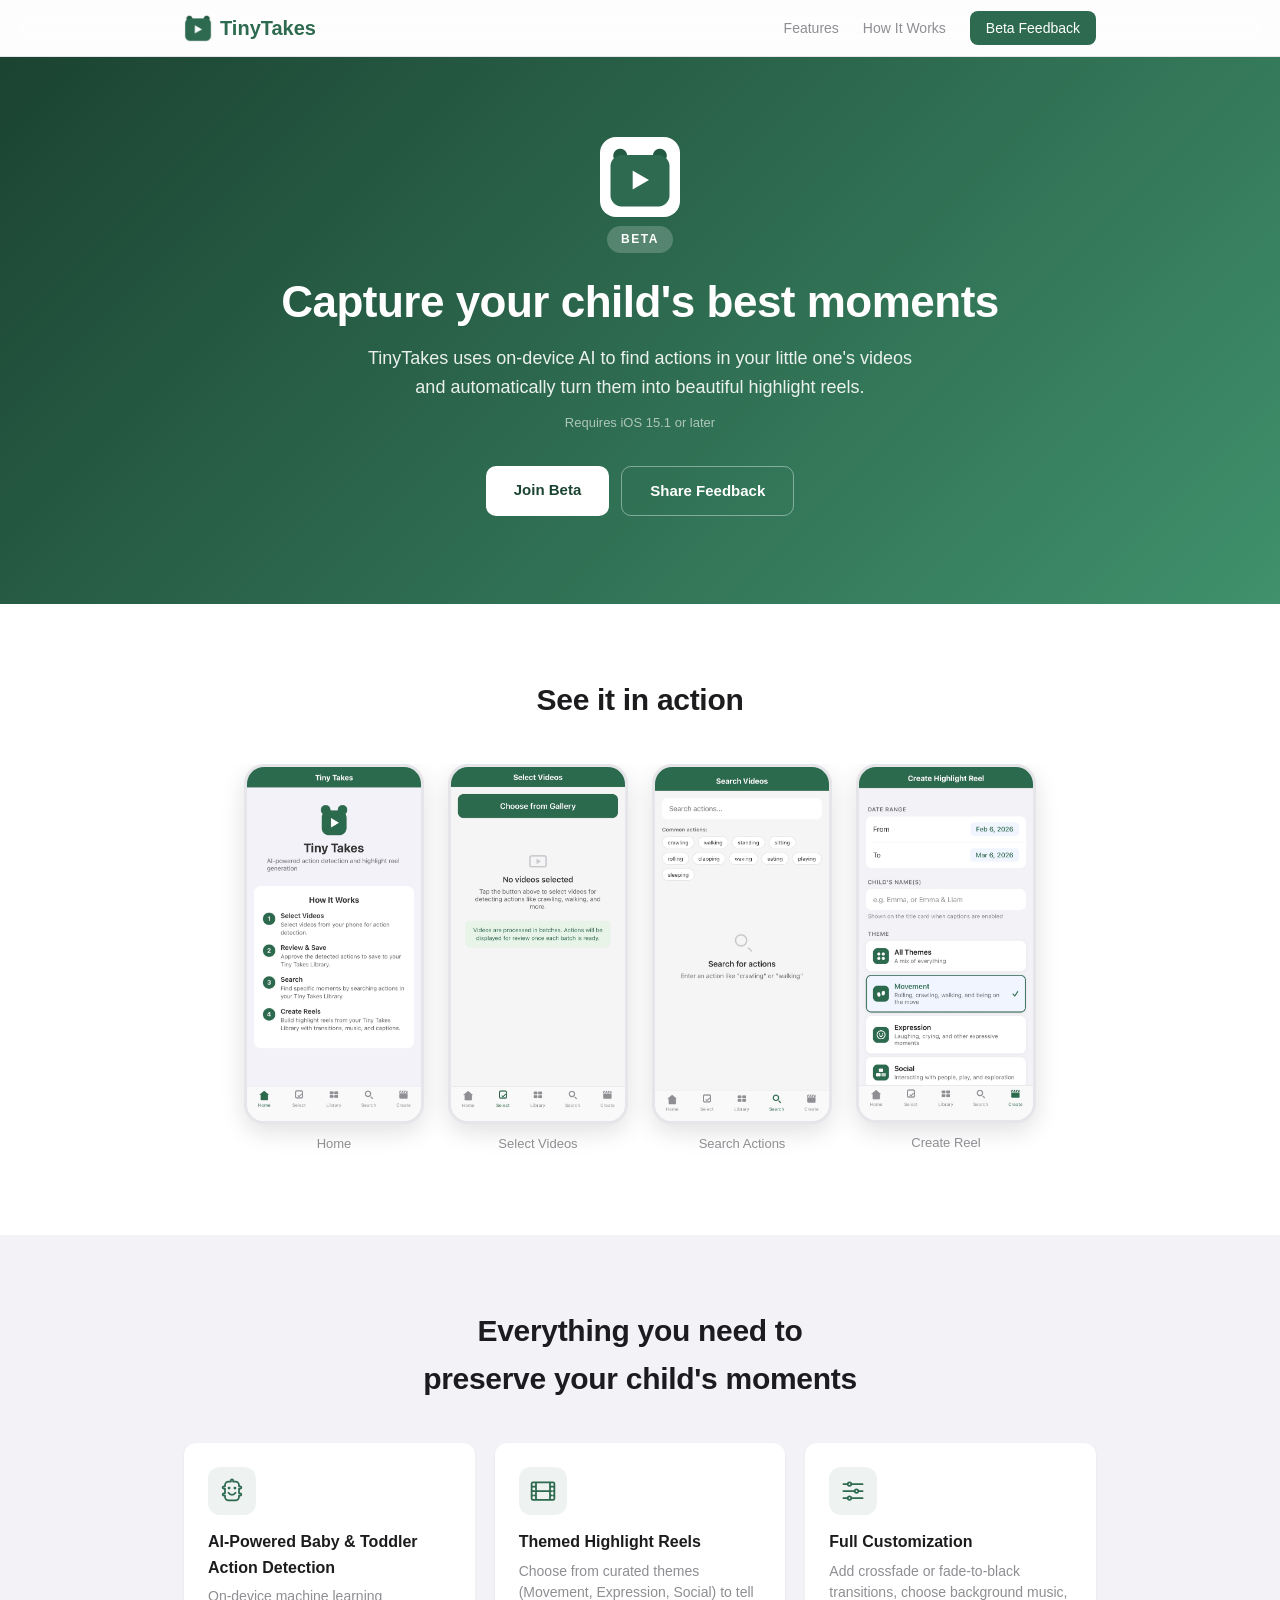
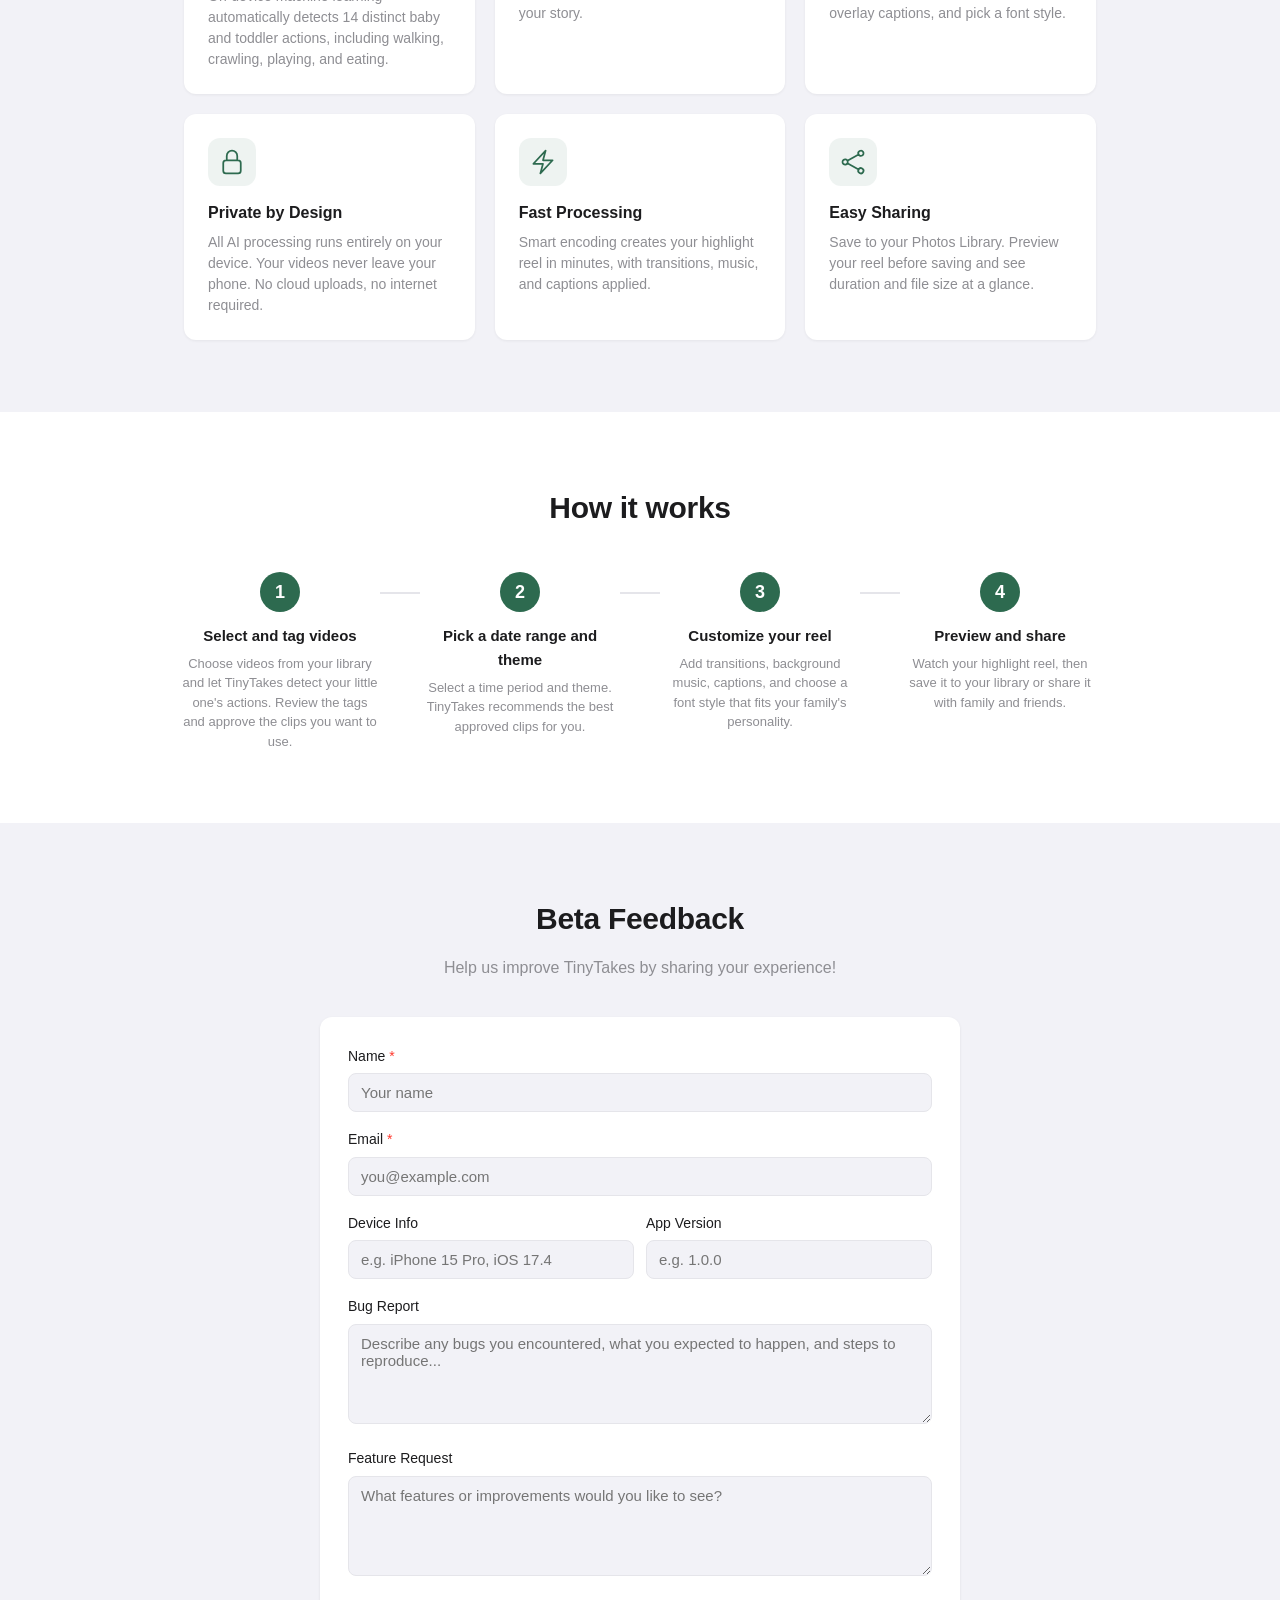
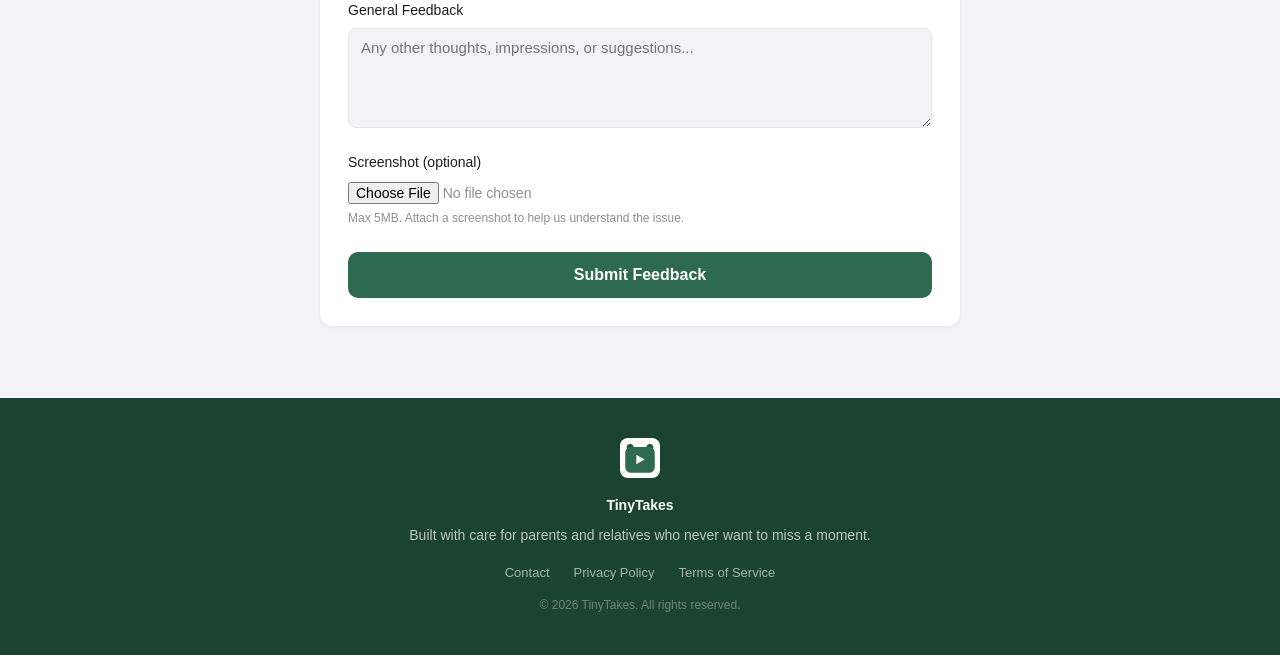
==== commit a63dd087: "sync with build 20" ====
--- a/index.html
+++ b/index.html
@@ -93,7 +93,7 @@
             <svg width="28" height="28" fill="none" viewBox="0 0 24 24" stroke="currentColor" stroke-width="1.5"><path stroke-linecap="round" stroke-linejoin="round" d="M12 2a1 1 0 011 1v1h2a3 3 0 013 3v1h1a1 1 0 110 2h-1v4h1a1 1 0 110 2h-1v1a3 3 0 01-3 3H9a3 3 0 01-3-3v-1H5a1 1 0 110-2h1v-4H5a1 1 0 110-2h1V7a3 3 0 013-3h2V3a1 1 0 011-1z"/><circle cx="9.5" cy="9.5" r="1.2" fill="currentColor" stroke="none"/><circle cx="14.5" cy="9.5" r="1.2" fill="currentColor" stroke="none"/><path stroke-linecap="round" stroke-linejoin="round" d="M9 13.5c.8 1.2 1.7 1.8 3 1.8s2.2-.6 3-1.8"/></svg>
           </div>
           <h3>AI-Powered Baby & Toddler Action Detection</h3>
-          <p>On-device machine learning automatically detects 17 distinct baby and toddler actions, including walking, crawling, playing, and eating.</p>
+          <p>On-device machine learning automatically detects 14 distinct baby and toddler actions, including walking, crawling, playing, and eating.</p>
         </div>
 
         <div class="feature-card">
@@ -133,7 +133,7 @@
             <svg width="28" height="28" fill="none" viewBox="0 0 24 24" stroke="currentColor" stroke-width="1.5"><path stroke-linecap="round" stroke-linejoin="round" d="M7.217 10.907a2.25 2.25 0 100 2.186m0-2.186c.18.324.283.696.283 1.093s-.103.77-.283 1.093m0-2.186l9.566-5.314m-9.566 7.5l9.566 5.314m0 0a2.25 2.25 0 103.935 2.186 2.25 2.25 0 00-3.935-2.186zm0-12.814a2.25 2.25 0 103.933-2.185 2.25 2.25 0 00-3.933 2.185z"/></svg>
           </div>
           <h3>Easy Sharing</h3>
-          <p>Save to your Photos Library, share via Messages, or export to Files. Preview your reel before saving and see duration and file size at a glance.</p>
+          <p>Save to your Photos Library. Preview your reel before saving and see duration and file size at a glance.</p>
         </div>
       </div>
     </div>
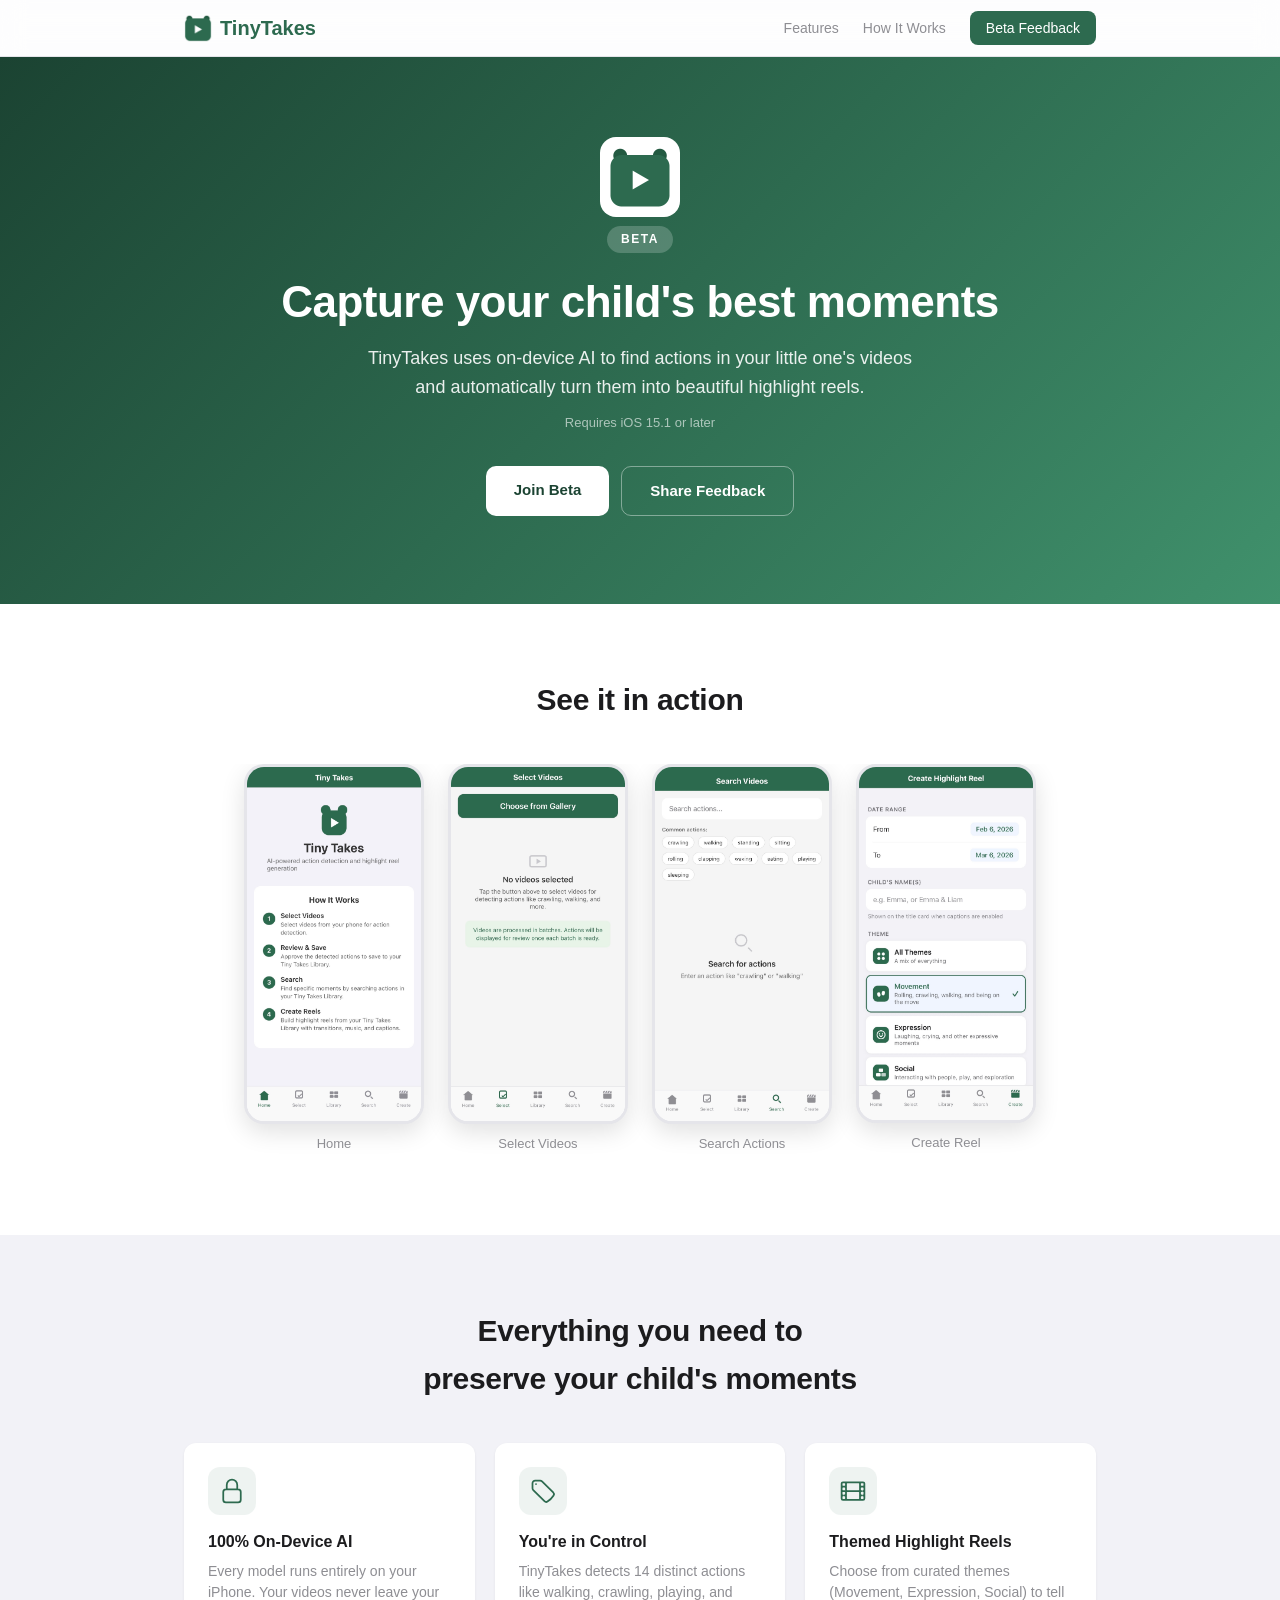
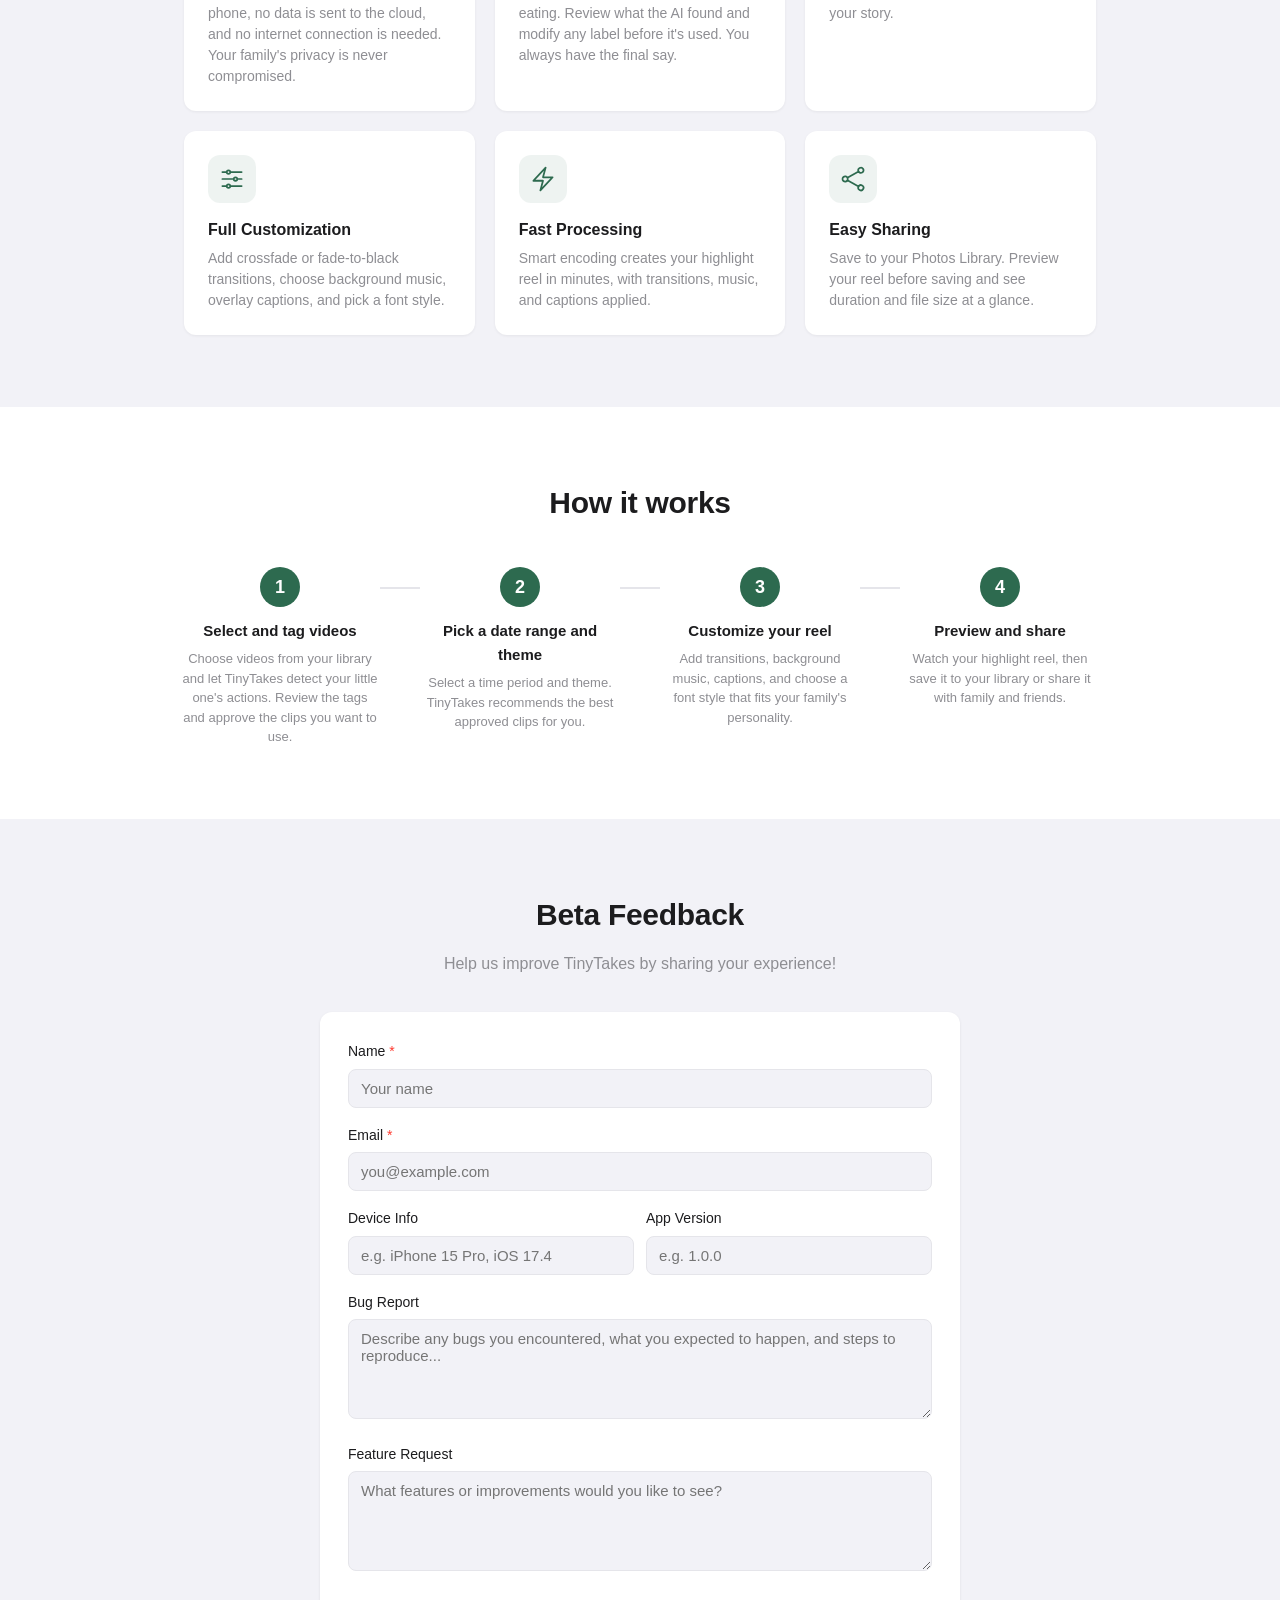
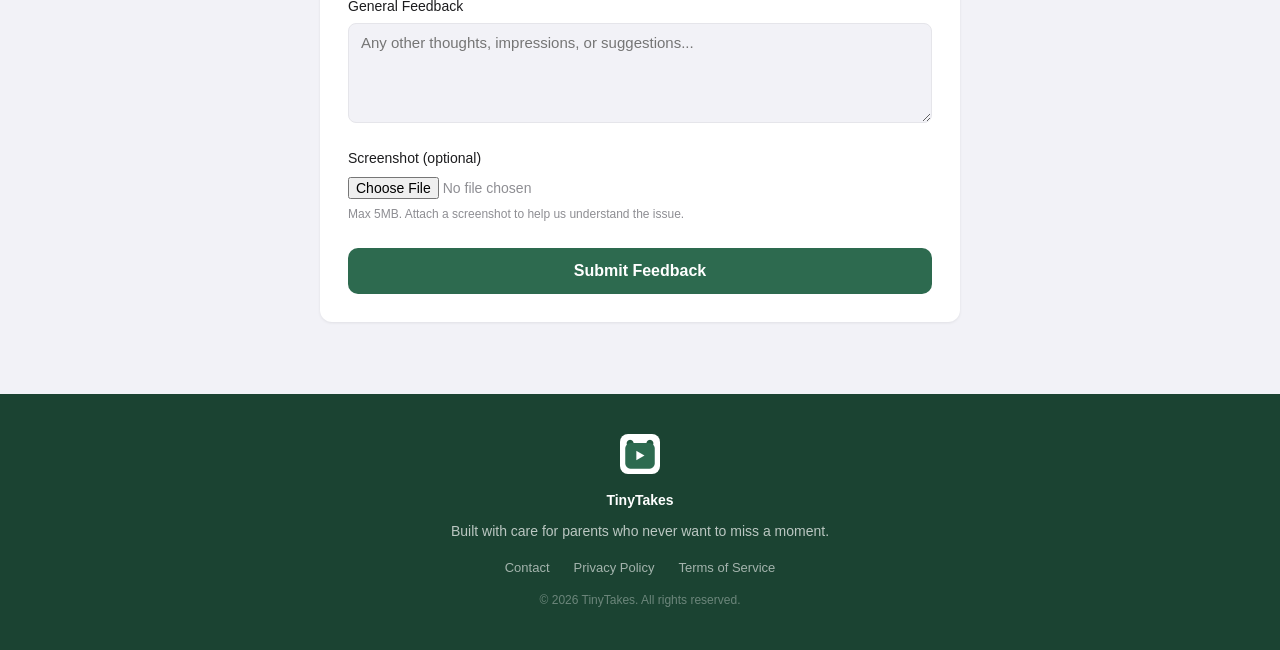
==== commit 18dc57a9: "emphasize features" ====
--- a/index.html
+++ b/index.html
@@ -90,10 +90,18 @@
       <div class="features-grid">
         <div class="feature-card">
           <div class="feature-icon">
-            <svg width="28" height="28" fill="none" viewBox="0 0 24 24" stroke="currentColor" stroke-width="1.5"><path stroke-linecap="round" stroke-linejoin="round" d="M12 2a1 1 0 011 1v1h2a3 3 0 013 3v1h1a1 1 0 110 2h-1v4h1a1 1 0 110 2h-1v1a3 3 0 01-3 3H9a3 3 0 01-3-3v-1H5a1 1 0 110-2h1v-4H5a1 1 0 110-2h1V7a3 3 0 013-3h2V3a1 1 0 011-1z"/><circle cx="9.5" cy="9.5" r="1.2" fill="currentColor" stroke="none"/><circle cx="14.5" cy="9.5" r="1.2" fill="currentColor" stroke="none"/><path stroke-linecap="round" stroke-linejoin="round" d="M9 13.5c.8 1.2 1.7 1.8 3 1.8s2.2-.6 3-1.8"/></svg>
-          </div>
-          <h3>AI-Powered Baby & Toddler Action Detection</h3>
-          <p>On-device machine learning automatically detects 14 distinct baby and toddler actions, including walking, crawling, playing, and eating.</p>
+            <svg width="28" height="28" fill="none" viewBox="0 0 24 24" stroke="currentColor" stroke-width="1.5"><path stroke-linecap="round" stroke-linejoin="round" d="M16.5 10.5V6.75a4.5 4.5 0 10-9 0v3.75m-.75 11.25h10.5a2.25 2.25 0 002.25-2.25v-6.75a2.25 2.25 0 00-2.25-2.25H6.75a2.25 2.25 0 00-2.25 2.25v6.75a2.25 2.25 0 002.25 2.25z"/></svg>
+          </div>
+          <h3>100% On-Device AI</h3>
+          <p>Every model runs entirely on your iPhone. Your videos never leave your phone, no data is sent to the cloud, and no internet connection is needed. Your family's privacy is never compromised.</p>
+        </div>
+
+        <div class="feature-card">
+          <div class="feature-icon">
+            <svg width="28" height="28" fill="none" viewBox="0 0 24 24" stroke="currentColor" stroke-width="1.5"><path stroke-linecap="round" stroke-linejoin="round" d="M9.568 3H5.25A2.25 2.25 0 003 5.25v4.318c0 .597.237 1.17.659 1.591l9.581 9.581c.699.699 1.78.872 2.607.33a18.095 18.095 0 005.223-5.223c.542-.827.369-1.908-.33-2.607L11.16 3.66A2.25 2.25 0 009.568 3z"/><path stroke-linecap="round" stroke-linejoin="round" d="M6 6h.008v.008H6V6z"/></svg>
+          </div>
+          <h3>You're in Control</h3>
+          <p>TinyTakes detects 14 distinct actions like walking, crawling, playing, and eating. Review what the AI found and modify any label before it's used. You always have the final say.</p>
         </div>
 
         <div class="feature-card">
@@ -110,14 +118,6 @@
           </div>
           <h3>Full Customization</h3>
           <p>Add crossfade or fade-to-black transitions, choose background music, overlay captions, and pick a font style.</p>
-        </div>
-
-        <div class="feature-card">
-          <div class="feature-icon">
-            <svg width="28" height="28" fill="none" viewBox="0 0 24 24" stroke="currentColor" stroke-width="1.5"><path stroke-linecap="round" stroke-linejoin="round" d="M16.5 10.5V6.75a4.5 4.5 0 10-9 0v3.75m-.75 11.25h10.5a2.25 2.25 0 002.25-2.25v-6.75a2.25 2.25 0 00-2.25-2.25H6.75a2.25 2.25 0 00-2.25 2.25v6.75a2.25 2.25 0 002.25 2.25z"/></svg>
-          </div>
-          <h3>Private by Design</h3>
-          <p>All AI processing runs entirely on your device. Your videos never leave your phone. No cloud uploads, no internet required.</p>
         </div>
 
         <div class="feature-card">
@@ -254,7 +254,7 @@
     <div class="section-inner">
       <img src="logo.png" alt="TinyTakes" class="footer-logo-img">
       <p class="footer-logo">TinyTakes</p>
-      <p>Built with care for parents and relatives who never want to miss a moment.</p>
+      <p>Built with care for parents who never want to miss a moment.</p>
       <div class="footer-links">
         <a href="mailto:tinytakesapp@gmail.com">Contact</a>
         <a href="privacy.html">Privacy Policy</a>
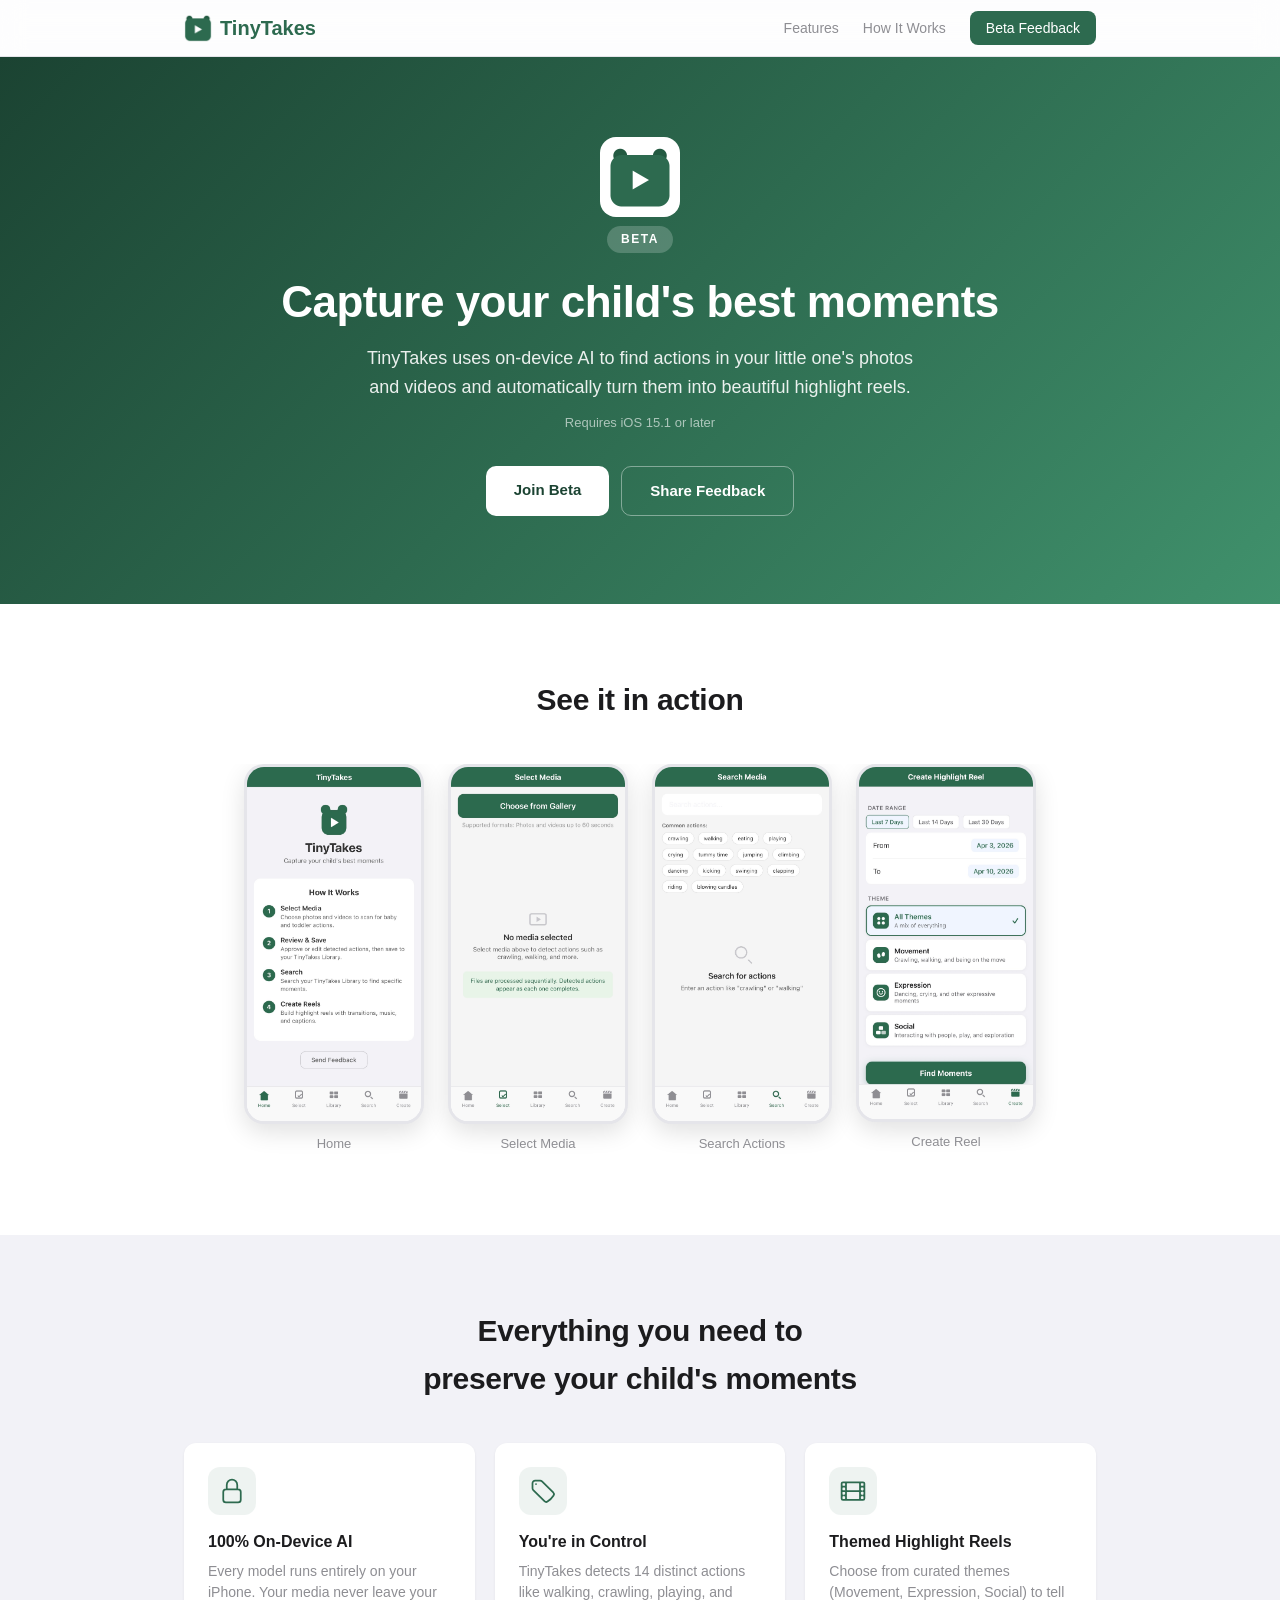
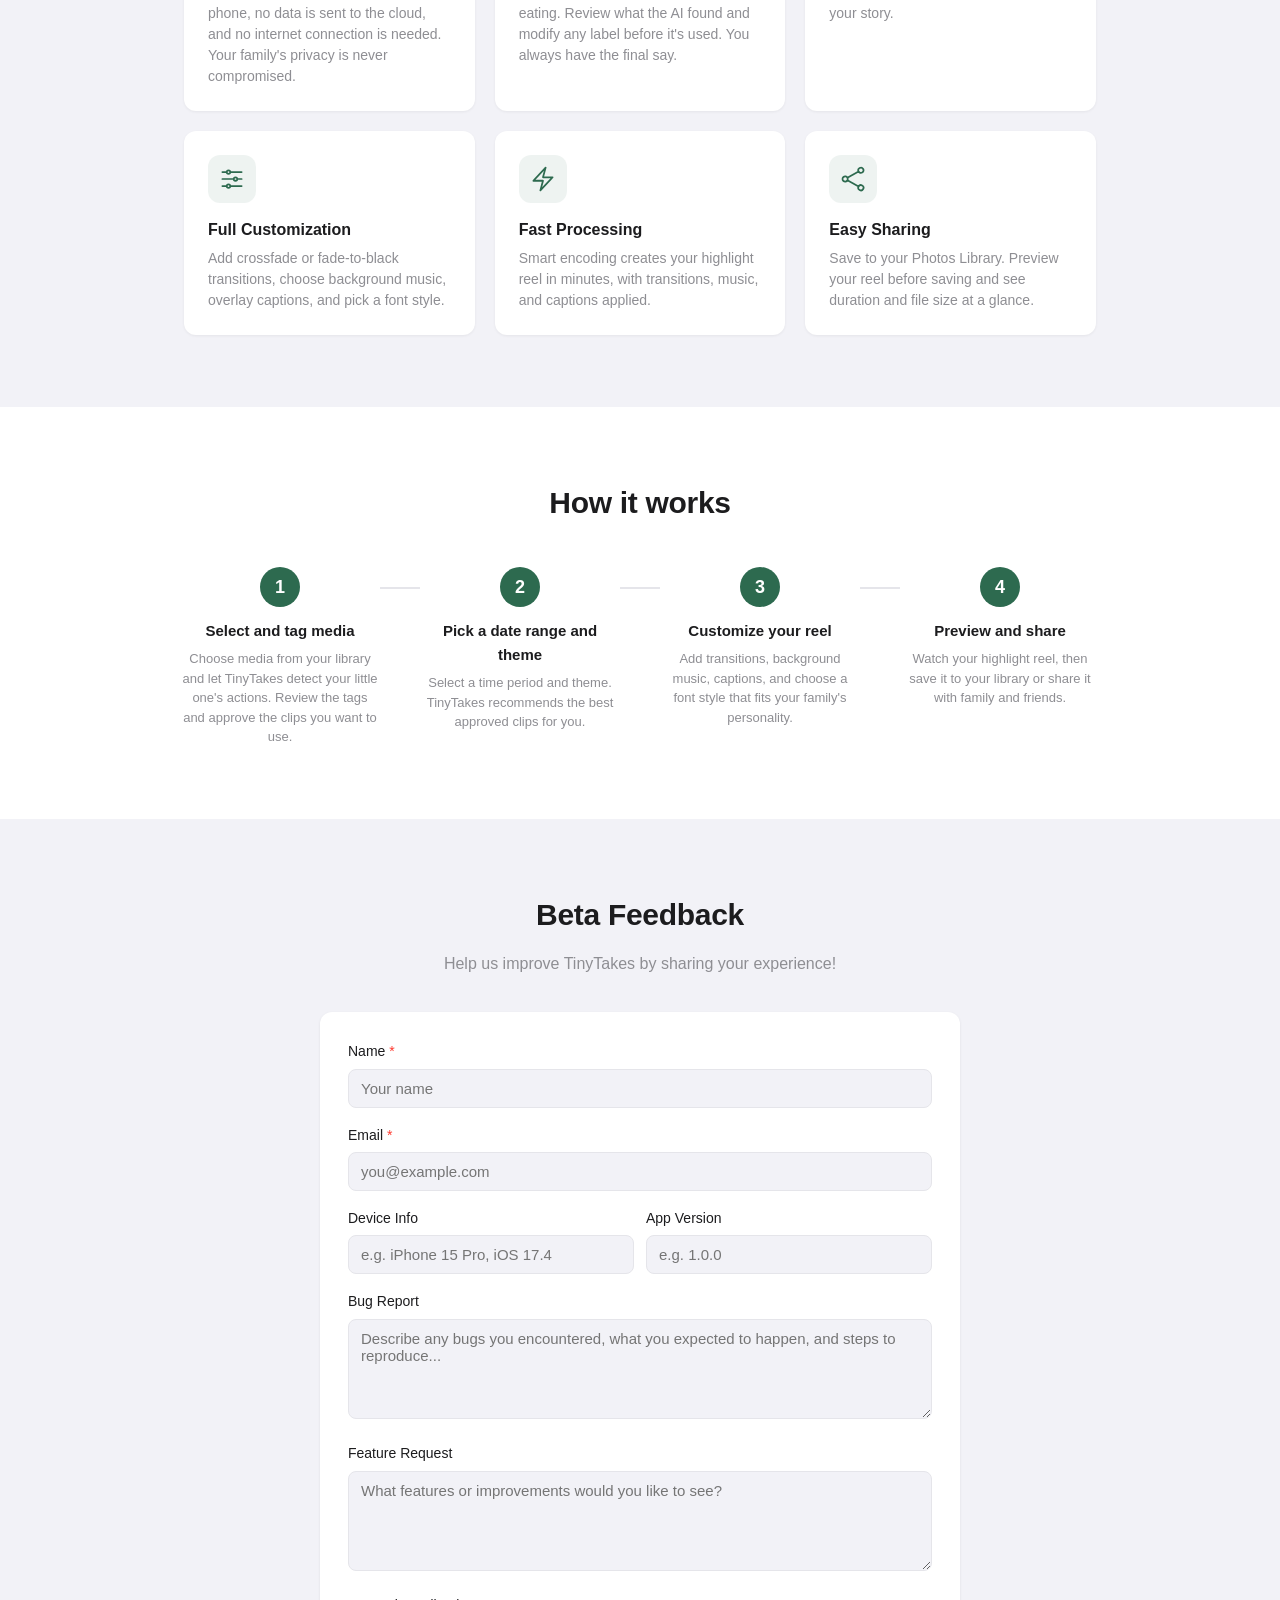
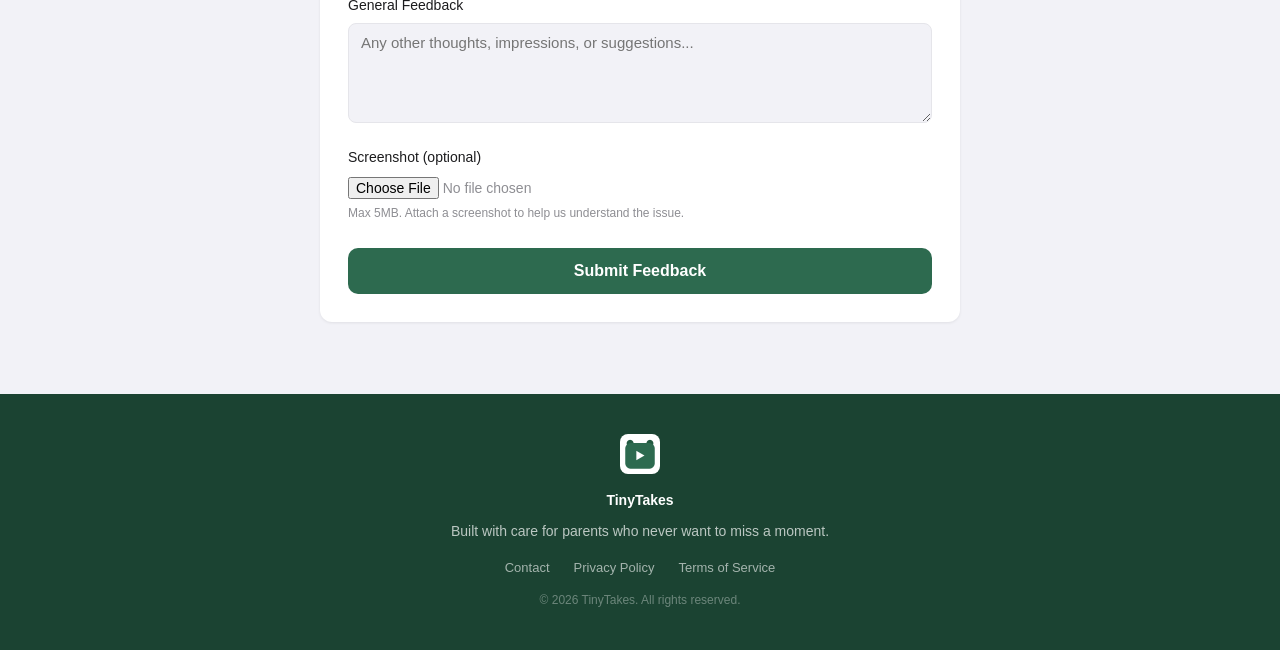
==== commit c6586612: "update screenshots and text" ====
--- a/index.html
+++ b/index.html
@@ -4,19 +4,19 @@
   <meta charset="UTF-8">
   <meta name="viewport" content="width=device-width, initial-scale=1.0">
   <title>TinyTakes - Capture your child's best moments</title>
-  <meta name="description" content="TinyTakes uses on-device AI to find actions in your little one's videos and automatically turn them into beautiful highlight reels. Private, fast, and easy to use.">
+  <meta name="description" content="TinyTakes uses on-device AI to find actions in your little one's photos and videos and automatically turn them into beautiful highlight reels. Private, fast, and easy to use.">
   <link rel="icon" type="image/png" href="logo.png">
 
   <!-- Open Graph -->
   <meta property="og:title" content="TinyTakes - Capture your child's best moments">
-  <meta property="og:description" content="On-device AI finds actions in your little one's videos and turns them into beautiful highlight reels. No cloud uploads, no internet required.">
+  <meta property="og:description" content="On-device AI finds actions in your little one's photos and videos and turns them into beautiful highlight reels. No cloud uploads, no internet required.">
   <meta property="og:image" content="logo.png">
   <meta property="og:type" content="website">
 
   <!-- Twitter Card -->
   <meta name="twitter:card" content="summary">
   <meta name="twitter:title" content="TinyTakes - Capture your child's best moments">
-  <meta name="twitter:description" content="On-device AI finds actions in your little one's videos and turns them into beautiful highlight reels. No cloud uploads, no internet required.">
+  <meta name="twitter:description" content="On-device AI finds actions in your little one's photos and videos and turns them into beautiful highlight reels. No cloud uploads, no internet required.">
   <meta name="twitter:image" content="logo.png">
 
   <link rel="stylesheet" href="styles.css">
@@ -40,7 +40,7 @@
       <img src="logo.png" alt="TinyTakes logo" class="hero-logo">
       <p class="hero-badge">Beta</p>
       <h1>Capture your child's best moments</h1>
-      <p class="hero-subtitle">TinyTakes uses on-device AI to find actions in your little one's videos and automatically turn them into beautiful highlight reels.</p>
+      <p class="hero-subtitle">TinyTakes uses on-device AI to find actions in your little one's photos and videos and automatically turn them into beautiful highlight reels.</p>
       <p class="hero-requirement">Requires iOS 15.1 or later</p>
       <div class="hero-actions">
         <a href="beta.html" class="btn-primary">Join Beta</a>
@@ -62,13 +62,13 @@
         </div>
         <div class="screenshot">
           <div class="phone-frame">
-            <img src="screenshots/Select Videos.jpg" alt="Select Videos screen">
-          </div>
-          <p class="screenshot-label">Select Videos</p>
-        </div>
-        <div class="screenshot">
-          <div class="phone-frame">
-            <img src="screenshots/Search Videos.jpg" alt="Search Videos screen">
+            <img src="screenshots/Select Media.jpg" alt="Select Media screen">
+          </div>
+          <p class="screenshot-label">Select Media</p>
+        </div>
+        <div class="screenshot">
+          <div class="phone-frame">
+            <img src="screenshots/Search Media.jpg" alt="Search Media screen">
           </div>
           <p class="screenshot-label">Search Actions</p>
         </div>
@@ -93,7 +93,7 @@
             <svg width="28" height="28" fill="none" viewBox="0 0 24 24" stroke="currentColor" stroke-width="1.5"><path stroke-linecap="round" stroke-linejoin="round" d="M16.5 10.5V6.75a4.5 4.5 0 10-9 0v3.75m-.75 11.25h10.5a2.25 2.25 0 002.25-2.25v-6.75a2.25 2.25 0 00-2.25-2.25H6.75a2.25 2.25 0 00-2.25 2.25v6.75a2.25 2.25 0 002.25 2.25z"/></svg>
           </div>
           <h3>100% On-Device AI</h3>
-          <p>Every model runs entirely on your iPhone. Your videos never leave your phone, no data is sent to the cloud, and no internet connection is needed. Your family's privacy is never compromised.</p>
+          <p>Every model runs entirely on your iPhone. Your media never leave your phone, no data is sent to the cloud, and no internet connection is needed. Your family's privacy is never compromised.</p>
         </div>
 
         <div class="feature-card">
@@ -147,8 +147,8 @@
       <div class="steps">
         <div class="step">
           <div class="step-number">1</div>
-          <h3>Select and tag videos</h3>
-          <p>Choose videos from your library and let TinyTakes detect your little one's actions. Review the tags and approve the clips you want to use.</p>
+          <h3>Select and tag media</h3>
+          <p>Choose media from your library and let TinyTakes detect your little one's actions. Review the tags and approve the clips you want to use.</p>
         </div>
         <div class="step-connector"></div>
         <div class="step">
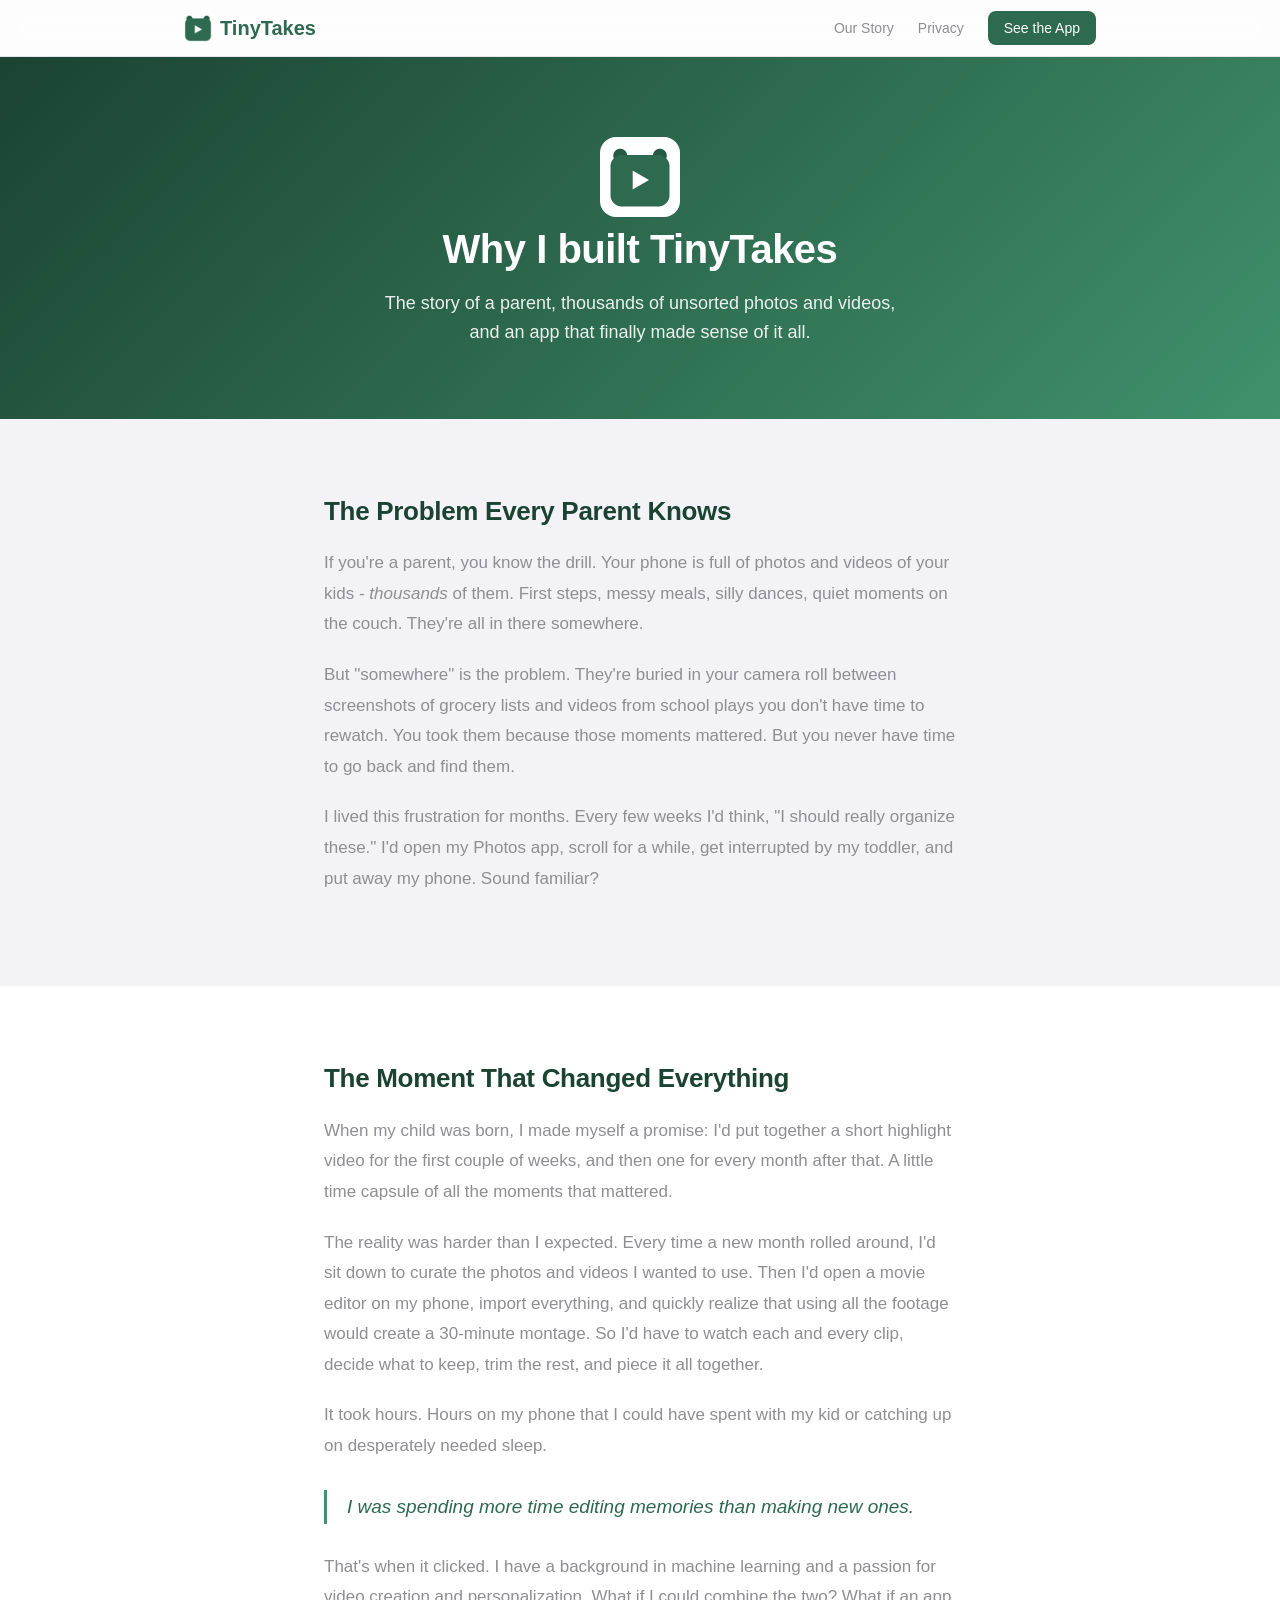
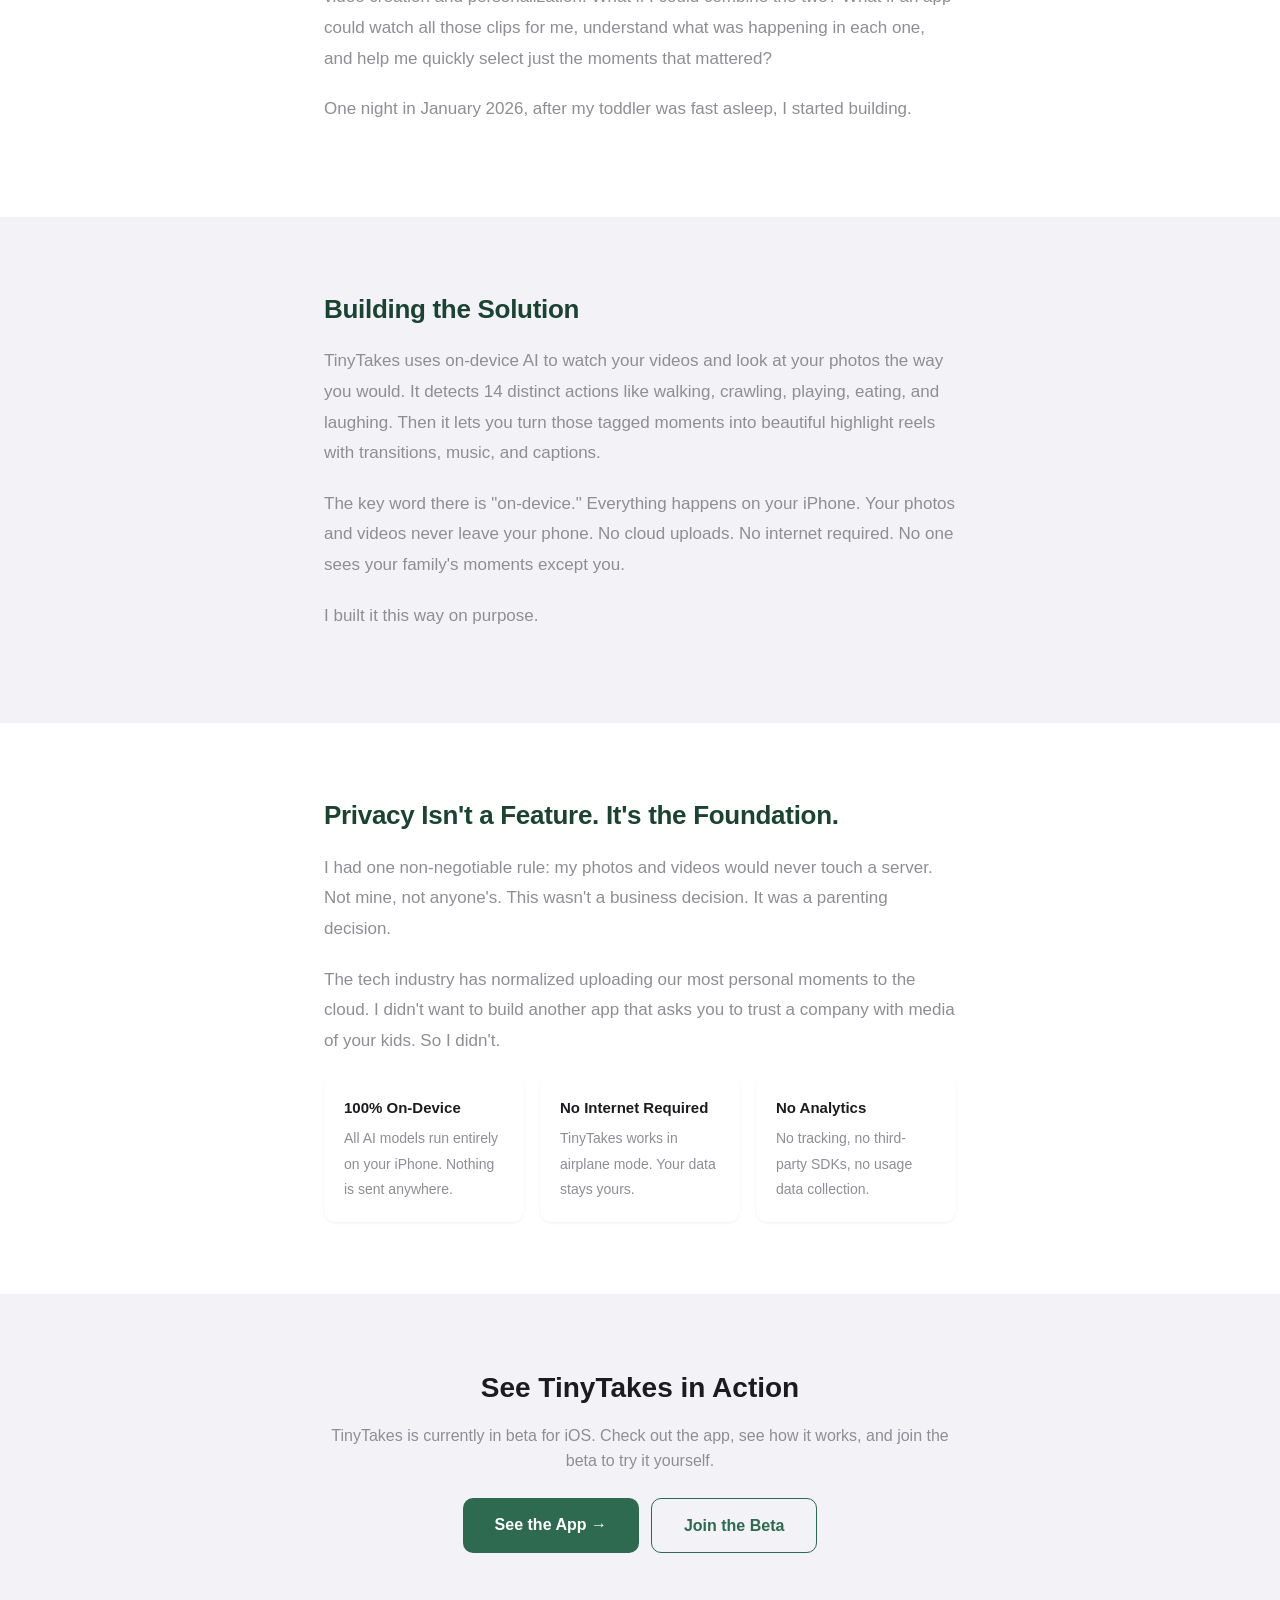
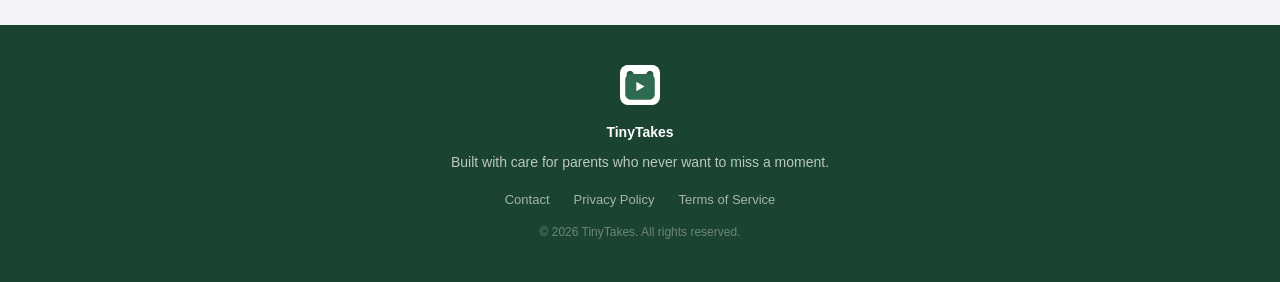
==== commit acb5a27f: "landing page and refactoring" ====
--- a/index.html
+++ b/index.html
@@ -3,23 +3,191 @@
 <head>
   <meta charset="UTF-8">
   <meta name="viewport" content="width=device-width, initial-scale=1.0">
-  <title>TinyTakes - Capture your child's best moments</title>
-  <meta name="description" content="TinyTakes uses on-device AI to find actions in your little one's photos and videos and automatically turn them into beautiful highlight reels. Private, fast, and easy to use.">
+  <title>TinyTakes - The Story Behind the App</title>
+  <meta name="description" content="TinyTakes was built by a parent who got tired of losing the best moments in an ocean of photos and videos. Here's the story of why and how.">
   <link rel="icon" type="image/png" href="logo.png">
 
   <!-- Open Graph -->
-  <meta property="og:title" content="TinyTakes - Capture your child's best moments">
-  <meta property="og:description" content="On-device AI finds actions in your little one's photos and videos and turns them into beautiful highlight reels. No cloud uploads, no internet required.">
+  <meta property="og:title" content="TinyTakes - The Story Behind the App">
+  <meta property="og:description" content="Why I built an AI-powered app to help parents find and relive their children's best moments.">
   <meta property="og:image" content="logo.png">
   <meta property="og:type" content="website">
 
   <!-- Twitter Card -->
   <meta name="twitter:card" content="summary">
-  <meta name="twitter:title" content="TinyTakes - Capture your child's best moments">
-  <meta name="twitter:description" content="On-device AI finds actions in your little one's photos and videos and turns them into beautiful highlight reels. No cloud uploads, no internet required.">
+  <meta name="twitter:title" content="TinyTakes - The Story Behind the App">
+  <meta name="twitter:description" content="Why I built an AI-powered app to help parents find and relive their children's best moments.">
   <meta name="twitter:image" content="logo.png">
 
   <link rel="stylesheet" href="styles.css">
+
+  <style>
+    .story-hero {
+      background: linear-gradient(135deg, var(--primary-dark) 0%, var(--primary) 50%, var(--primary-light) 100%);
+      color: #FFFFFF;
+    }
+
+    .story-hero-inner {
+      max-width: 720px;
+      margin: 0 auto;
+      padding: 80px 24px 72px;
+      text-align: center;
+    }
+
+    .story-hero h1 {
+      font-size: 40px;
+      font-weight: 700;
+      line-height: 1.2;
+      letter-spacing: -0.5px;
+      margin-bottom: 16px;
+    }
+
+    .story-hero .subtitle {
+      font-size: 18px;
+      opacity: 0.9;
+      line-height: 1.6;
+      max-width: 540px;
+      margin: 0 auto;
+    }
+
+    .story-section {
+      max-width: 680px;
+      margin: 0 auto;
+      padding: 0 24px;
+    }
+
+    .story-section h2 {
+      font-size: 26px;
+      font-weight: 700;
+      margin-bottom: 16px;
+      letter-spacing: -0.3px;
+      color: var(--primary-dark);
+    }
+
+    .story-section p {
+      font-size: 17px;
+      line-height: 1.8;
+      color: var(--text-secondary);
+      margin-bottom: 20px;
+    }
+
+    .story-section .pullquote {
+      font-size: 19px;
+      font-style: italic;
+      color: var(--primary);
+      border-left: 3px solid var(--primary-light);
+      padding-left: 20px;
+      margin: 28px 0;
+    }
+
+    .placeholder-note {
+      background: rgba(45, 106, 79, 0.06);
+      border: 1px dashed var(--primary-light);
+      border-radius: var(--radius);
+      padding: 16px 20px;
+      font-size: 14px;
+      color: var(--primary);
+      margin: 20px 0;
+    }
+
+    .privacy-values {
+      display: grid;
+      grid-template-columns: repeat(auto-fit, minmax(200px, 1fr));
+      gap: 16px;
+      margin-top: 20px;
+    }
+
+    .privacy-value {
+      background: var(--card-bg);
+      border-radius: var(--radius);
+      padding: 20px;
+      box-shadow: 0 1px 3px rgba(0, 0, 0, 0.06);
+    }
+
+    .privacy-value h4 {
+      font-size: 15px;
+      font-weight: 600;
+      margin-bottom: 6px;
+      color: var(--text);
+    }
+
+    .privacy-value p {
+      font-size: 14px;
+      margin-bottom: 0;
+    }
+
+    .story-cta {
+      text-align: center;
+      max-width: 680px;
+      margin: 0 auto;
+      padding: 0 24px;
+    }
+
+    .story-cta h2 {
+      font-size: 28px;
+      font-weight: 700;
+      margin-bottom: 12px;
+      color: var(--text);
+    }
+
+    .story-cta p {
+      font-size: 16px;
+      color: var(--text-secondary);
+      margin-bottom: 24px;
+    }
+
+    .story-cta-buttons {
+      display: flex;
+      gap: 12px;
+      justify-content: center;
+      flex-wrap: wrap;
+    }
+
+    .btn-app {
+      display: inline-block;
+      padding: 14px 32px;
+      font-size: 16px;
+      font-weight: 600;
+      color: #FFFFFF;
+      background: var(--primary);
+      border-radius: 10px;
+      text-decoration: none;
+      transition: background 0.2s, transform 0.2s;
+    }
+
+    .btn-app:hover {
+      background: var(--primary-dark);
+      transform: translateY(-1px);
+    }
+
+    .btn-beta {
+      display: inline-block;
+      padding: 14px 32px;
+      font-size: 16px;
+      font-weight: 600;
+      color: var(--primary);
+      border: 1.5px solid var(--primary);
+      border-radius: 10px;
+      text-decoration: none;
+      transition: background 0.2s;
+    }
+
+    .btn-beta:hover {
+      background: rgba(45, 106, 79, 0.05);
+    }
+
+    @media (max-width: 768px) {
+      .story-hero h1 { font-size: 30px; }
+      .story-hero-inner { padding: 56px 24px 56px; }
+      .story-section h2 { font-size: 22px; }
+    }
+
+    @media (max-width: 480px) {
+      .story-hero h1 { font-size: 26px; }
+      .story-hero .subtitle { font-size: 16px; }
+      .story-cta-buttons { flex-direction: column; align-items: center; }
+    }
+  </style>
 </head>
 <body>
   <!-- Nav -->
@@ -27,224 +195,86 @@
     <div class="nav-inner">
       <a href="#" class="nav-logo"><img src="logo.png" alt="TinyTakes" class="nav-logo-img">TinyTakes</a>
       <div class="nav-links">
-        <a href="#features">Features</a>
-        <a href="#how-it-works">How It Works</a>
-        <a href="#feedback" class="nav-cta">Beta Feedback</a>
+        <a href="#our-story">Our Story</a>
+        <a href="#privacy-first">Privacy</a>
+        <a href="ios/index.html" class="nav-cta">See the App</a>
       </div>
     </div>
   </nav>
 
   <!-- Hero -->
-  <header class="hero">
-    <div class="hero-inner">
+  <header class="story-hero">
+    <div class="story-hero-inner">
       <img src="logo.png" alt="TinyTakes logo" class="hero-logo">
-      <p class="hero-badge">Beta</p>
-      <h1>Capture your child's best moments</h1>
-      <p class="hero-subtitle">TinyTakes uses on-device AI to find actions in your little one's photos and videos and automatically turn them into beautiful highlight reels.</p>
-      <p class="hero-requirement">Requires iOS 15.1 or later</p>
-      <div class="hero-actions">
-        <a href="beta.html" class="btn-primary">Join Beta</a>
-        <a href="#feedback" class="btn-ghost">Share Feedback</a>
-      </div>
+      <h1>Why I built TinyTakes</h1>
+      <p class="subtitle">The story of a parent, thousands of unsorted photos and videos, and an app that finally made sense of it all.</p>
     </div>
   </header>
 
-  <!-- App Screenshots -->
+  <!-- The Problem -->
+  <section id="our-story" class="section">
+    <div class="story-section">
+      <h2>The Problem Every Parent Knows</h2>
+      <p>If you're a parent, you know the drill. Your phone is full of photos and videos of your kids - <i>thousands</i> of them. First steps, messy meals, silly dances, quiet moments on the couch. They're all in there somewhere.</p>
+      <p>But "somewhere" is the problem. They're buried in your camera roll between screenshots of grocery lists and videos from school plays you don't have time to rewatch. You took them because those moments mattered. But you never have time to go back and find them.</p>
+      <p>I lived this frustration for months. Every few weeks I'd think, "I should really organize these." I'd open my Photos app, scroll for a while, get interrupted by my toddler, and put away my phone. Sound familiar?</p>
+    </div>
+  </section>
+
+  <!-- The Spark -->
   <section class="section section-alt">
-    <div class="section-inner">
-      <h2 class="section-title">See it in action</h2>
-      <div class="screenshots">
-        <div class="screenshot">
-          <div class="phone-frame">
-            <img src="screenshots/Home Screen.jpg" alt="TinyTakes Home Screen">
-          </div>
-          <p class="screenshot-label">Home</p>
+    <div class="story-section">
+      <h2>The Moment That Changed Everything</h2>
+      <p>When my child was born, I made myself a promise: I'd put together a short highlight video for the first couple of weeks, and then one for every month after that. A little time capsule of all the moments that mattered.</p>
+      <p>The reality was harder than I expected. Every time a new month rolled around, I'd sit down to curate the photos and videos I wanted to use. Then I'd open a movie editor on my phone, import everything, and quickly realize that using all the footage would create a 30-minute montage. So I'd have to watch each and every clip, decide what to keep, trim the rest, and piece it all together.</p>
+      <p>It took hours. Hours on my phone that I could have spent with my kid or catching up on desperately needed sleep.</p>
+      <p class="pullquote">I was spending more time editing memories than making new ones.</p>
+      <p>That's when it clicked. I have a background in machine learning and a passion for video creation and personalization. What if I could combine the two? What if an app could watch all those clips for me, understand what was happening in each one, and help me quickly select just the moments that mattered?</p>
+      <p>One night in January 2026, after my toddler was fast asleep, I started building.</p>
+    </div>
+  </section>
+
+  <!-- The Solution -->
+  <section class="section">
+    <div class="story-section">
+      <h2>Building the Solution</h2>
+      <p>TinyTakes uses on-device AI to watch your videos and look at your photos the way you would. It detects 14 distinct actions like walking, crawling, playing, eating, and laughing. Then it lets you turn those tagged moments into beautiful highlight reels with transitions, music, and captions.</p>
+      <p>The key word there is "on-device." Everything happens on your iPhone. Your photos and videos never leave your phone. No cloud uploads. No internet required. No one sees your family's moments except you.</p>
+      <p>I built it this way on purpose.</p>
+    </div>
+  </section>
+
+  <!-- Privacy by Design -->
+  <section id="privacy-first" class="section section-alt">
+    <div class="story-section">
+      <h2>Privacy Isn't a Feature. It's the Foundation.</h2>
+      <p>I had one non-negotiable rule: my photos and videos would never touch a server. Not mine, not anyone's. This wasn't a business decision. It was a parenting decision.</p>
+      <p>The tech industry has normalized uploading our most personal moments to the cloud. I didn't want to build another app that asks you to trust a company with media of your kids. So I didn't.</p>
+      <div class="privacy-values">
+        <div class="privacy-value">
+          <h4>100% On-Device</h4>
+          <p>All AI models run entirely on your iPhone. Nothing is sent anywhere.</p>
         </div>
-        <div class="screenshot">
-          <div class="phone-frame">
-            <img src="screenshots/Select Media.jpg" alt="Select Media screen">
-          </div>
-          <p class="screenshot-label">Select Media</p>
+        <div class="privacy-value">
+          <h4>No Internet Required</h4>
+          <p>TinyTakes works in airplane mode. Your data stays yours.</p>
         </div>
-        <div class="screenshot">
-          <div class="phone-frame">
-            <img src="screenshots/Search Media.jpg" alt="Search Media screen">
-          </div>
-          <p class="screenshot-label">Search Actions</p>
+        <div class="privacy-value">
+          <h4>No Analytics</h4>
+          <p>No tracking, no third-party SDKs, no usage data collection.</p>
         </div>
-        <div class="screenshot">
-          <div class="phone-frame">
-            <img src="screenshots/Create Highlight Reel.jpg" alt="Create Highlight Reel screen">
-          </div>
-          <p class="screenshot-label">Create Reel</p>
-        </div>
-      </div>
-    </div>
-  </section>
-
-  <!-- Features -->
-  <section id="features" class="section">
-    <div class="section-inner">
-      <h2 class="section-title">Everything you need to<br>preserve your child's moments</h2>
-
-      <div class="features-grid">
-        <div class="feature-card">
-          <div class="feature-icon">
-            <svg width="28" height="28" fill="none" viewBox="0 0 24 24" stroke="currentColor" stroke-width="1.5"><path stroke-linecap="round" stroke-linejoin="round" d="M16.5 10.5V6.75a4.5 4.5 0 10-9 0v3.75m-.75 11.25h10.5a2.25 2.25 0 002.25-2.25v-6.75a2.25 2.25 0 00-2.25-2.25H6.75a2.25 2.25 0 00-2.25 2.25v6.75a2.25 2.25 0 002.25 2.25z"/></svg>
-          </div>
-          <h3>100% On-Device AI</h3>
-          <p>Every model runs entirely on your iPhone. Your media never leave your phone, no data is sent to the cloud, and no internet connection is needed. Your family's privacy is never compromised.</p>
-        </div>
-
-        <div class="feature-card">
-          <div class="feature-icon">
-            <svg width="28" height="28" fill="none" viewBox="0 0 24 24" stroke="currentColor" stroke-width="1.5"><path stroke-linecap="round" stroke-linejoin="round" d="M9.568 3H5.25A2.25 2.25 0 003 5.25v4.318c0 .597.237 1.17.659 1.591l9.581 9.581c.699.699 1.78.872 2.607.33a18.095 18.095 0 005.223-5.223c.542-.827.369-1.908-.33-2.607L11.16 3.66A2.25 2.25 0 009.568 3z"/><path stroke-linecap="round" stroke-linejoin="round" d="M6 6h.008v.008H6V6z"/></svg>
-          </div>
-          <h3>You're in Control</h3>
-          <p>TinyTakes detects 14 distinct actions like walking, crawling, playing, and eating. Review what the AI found and modify any label before it's used. You always have the final say.</p>
-        </div>
-
-        <div class="feature-card">
-          <div class="feature-icon">
-            <svg width="28" height="28" fill="none" viewBox="0 0 24 24" stroke="currentColor" stroke-width="1.5"><path stroke-linecap="round" stroke-linejoin="round" d="M3.375 19.5h17.25m-17.25 0a1.125 1.125 0 01-1.125-1.125M3.375 19.5h1.5C5.496 19.5 6 18.996 6 18.375m-3.75 0V5.625m0 12.75v-1.5c0-.621.504-1.125 1.125-1.125m18.375 2.625V5.625m0 12.75c0 .621-.504 1.125-1.125 1.125m1.125-1.125v-1.5c0-.621-.504-1.125-1.125-1.125m0 3.75h-1.5A1.125 1.125 0 0118 18.375M20.625 4.5H3.375m17.25 0c.621 0 1.125.504 1.125 1.125M20.625 4.5h-1.5C18.504 4.5 18 5.004 18 5.625m3.75 0v1.5c0 .621-.504 1.125-1.125 1.125M3.375 4.5c-.621 0-1.125.504-1.125 1.125M3.375 4.5h1.5C5.496 4.5 6 5.004 6 5.625m-3.75 0v1.5c0 .621.504 1.125 1.125 1.125m0 0h1.5m-1.5 0c-.621 0-1.125.504-1.125 1.125v1.5c0 .621.504 1.125 1.125 1.125m1.5-3.75C5.496 8.25 6 7.746 6 7.125v-1.5M4.875 8.25C5.496 8.25 6 8.754 6 9.375v1.5m0-5.25v5.25m0-5.25C6 5.004 6.504 4.5 7.125 4.5h9.75c.621 0 1.125.504 1.125 1.125m1.125 2.625h1.5m-1.5 0A1.125 1.125 0 0118 7.125v-1.5m1.125 2.625c-.621 0-1.125.504-1.125 1.125v1.5m2.625-2.625c.621 0 1.125.504 1.125 1.125v1.5c0 .621-.504 1.125-1.125 1.125M18 5.625v5.25M7.125 12h9.75m-9.75 0A1.125 1.125 0 016 10.875M7.125 12C6.504 12 6 12.504 6 13.125m0-2.25c0 .621.504 1.125 1.125 1.125M18 10.875c0 .621-.504 1.125-1.125 1.125M18 10.875c0 .621.504 1.125 1.125 1.125m-2.25 0c.621 0 1.125.504 1.125 1.125m-12 5.25v-5.25m0 5.25c0 .621.504 1.125 1.125 1.125h9.75c.621 0 1.125-.504 1.125-1.125m-12 0v-1.5c0-.621-.504-1.125-1.125-1.125M18 18.375v-5.25m0 5.25v-1.5c0-.621.504-1.125 1.125-1.125M18 13.125v1.5c0 .621.504 1.125 1.125 1.125M18 13.125c0-.621.504-1.125 1.125-1.125M6 13.125v1.5c0 .621-.504 1.125-1.125 1.125M6 13.125C6 12.504 5.496 12 4.875 12m-1.5 0h1.5m-1.5 0c-.621 0-1.125-.504-1.125-1.125v-1.5c0-.621.504-1.125 1.125-1.125m1.5 0h-1.5"/></svg>
-          </div>
-          <h3>Themed Highlight Reels</h3>
-          <p>Choose from curated themes (Movement, Expression, Social) to tell your story.</p>
-        </div>
-
-        <div class="feature-card">
-          <div class="feature-icon">
-            <svg width="28" height="28" fill="none" viewBox="0 0 24 24" stroke="currentColor" stroke-width="1.5"><path stroke-linecap="round" stroke-linejoin="round" d="M10.5 6h9.75M10.5 6a1.5 1.5 0 11-3 0m3 0a1.5 1.5 0 10-3 0M3.75 6H7.5m3 12h9.75m-9.75 0a1.5 1.5 0 01-3 0m3 0a1.5 1.5 0 00-3 0m-3.75 0H7.5m9-6h3.75m-3.75 0a1.5 1.5 0 01-3 0m3 0a1.5 1.5 0 00-3 0m-9.75 0h9.75"/></svg>
-          </div>
-          <h3>Full Customization</h3>
-          <p>Add crossfade or fade-to-black transitions, choose background music, overlay captions, and pick a font style.</p>
-        </div>
-
-        <div class="feature-card">
-          <div class="feature-icon">
-            <svg width="28" height="28" fill="none" viewBox="0 0 24 24" stroke="currentColor" stroke-width="1.5"><path stroke-linecap="round" stroke-linejoin="round" d="M3.75 13.5l10.5-11.25L12 10.5h8.25L9.75 21.75 12 13.5H3.75z"/></svg>
-          </div>
-          <h3>Fast Processing</h3>
-          <p>Smart encoding creates your highlight reel in minutes, with transitions, music, and captions applied.</p>
-        </div>
-
-        <div class="feature-card">
-          <div class="feature-icon">
-            <svg width="28" height="28" fill="none" viewBox="0 0 24 24" stroke="currentColor" stroke-width="1.5"><path stroke-linecap="round" stroke-linejoin="round" d="M7.217 10.907a2.25 2.25 0 100 2.186m0-2.186c.18.324.283.696.283 1.093s-.103.77-.283 1.093m0-2.186l9.566-5.314m-9.566 7.5l9.566 5.314m0 0a2.25 2.25 0 103.935 2.186 2.25 2.25 0 00-3.935-2.186zm0-12.814a2.25 2.25 0 103.933-2.185 2.25 2.25 0 00-3.933 2.185z"/></svg>
-          </div>
-          <h3>Easy Sharing</h3>
-          <p>Save to your Photos Library. Preview your reel before saving and see duration and file size at a glance.</p>
-        </div>
-      </div>
-    </div>
-  </section>
-
-  <!-- How It Works -->
-  <section id="how-it-works" class="section section-alt">
-    <div class="section-inner">
-      <h2 class="section-title">How it works</h2>
-
-      <div class="steps">
-        <div class="step">
-          <div class="step-number">1</div>
-          <h3>Select and tag media</h3>
-          <p>Choose media from your library and let TinyTakes detect your little one's actions. Review the tags and approve the clips you want to use.</p>
-        </div>
-        <div class="step-connector"></div>
-        <div class="step">
-          <div class="step-number">2</div>
-          <h3>Pick a date range and theme</h3>
-          <p>Select a time period and theme. TinyTakes recommends the best approved clips for you.</p>
-        </div>
-        <div class="step-connector"></div>
-        <div class="step">
-          <div class="step-number">3</div>
-          <h3>Customize your reel</h3>
-          <p>Add transitions, background music, captions, and choose a font style that fits your family's personality.</p>
-        </div>
-        <div class="step-connector"></div>
-        <div class="step">
-          <div class="step-number">4</div>
-          <h3>Preview and share</h3>
-          <p>Watch your highlight reel, then save it to your library or share it with family and friends.</p>
-        </div>
-      </div>
-    </div>
-  </section>
-
-  <!-- Feedback Form -->
-  <section id="feedback" class="section">
-    <div class="section-inner">
-      <h2 class="section-title">Beta Feedback</h2>
-      <p class="section-subtitle">Help us improve TinyTakes by sharing your experience!</p>
-
-      <div class="card">
-        <form id="feedback-form">
-          <div class="form-group">
-            <label for="name">Name <span class="required">*</span></label>
-            <input type="text" id="name" name="name" required placeholder="Your name">
-            <p class="field-error" id="name-error" style="display: none;">Please enter your name.</p>
-          </div>
-
-          <div class="form-group">
-            <label for="email">Email <span class="required">*</span></label>
-            <input type="email" id="email" name="email" required placeholder="you@example.com">
-            <p class="field-error" id="email-error" style="display: none;">Please enter a valid email address.</p>
-          </div>
-
-          <div class="form-row">
-            <div class="form-group">
-              <label for="device">Device Info</label>
-              <input type="text" id="device" name="device" placeholder="e.g. iPhone 15 Pro, iOS 17.4">
-            </div>
-            <div class="form-group">
-              <label for="appVersion">App Version</label>
-              <input type="text" id="appVersion" name="appVersion" placeholder="e.g. 1.0.0">
-            </div>
-          </div>
-
-          <div class="form-group">
-            <label for="bugReport">Bug Report</label>
-            <textarea id="bugReport" name="bugReport" rows="3" placeholder="Describe any bugs you encountered, what you expected to happen, and steps to reproduce..."></textarea>
-          </div>
-
-          <div class="form-group">
-            <label for="featureRequest">Feature Request</label>
-            <textarea id="featureRequest" name="featureRequest" rows="3" placeholder="What features or improvements would you like to see?"></textarea>
-          </div>
-
-          <div class="form-group">
-            <label for="generalFeedback">General Feedback</label>
-            <textarea id="generalFeedback" name="generalFeedback" rows="3" placeholder="Any other thoughts, impressions, or suggestions..."></textarea>
-          </div>
-
-          <div class="form-group">
-            <label for="screenshot">Screenshot (optional)</label>
-            <input type="file" id="screenshot" name="screenshot" accept="image/*">
-            <p class="hint">Max 5MB. Attach a screenshot to help us understand the issue.</p>
-          </div>
-
-          <button type="submit" id="submit-btn">
-            <span class="btn-text">Submit Feedback</span>
-            <span class="btn-loading" style="display: none;">Submitting...</span>
-          </button>
-        </form>
-
-        <!-- Success Message -->
-        <div id="success-message" style="display: none;">
-          <div class="success-icon">&#10003;</div>
-          <h3>Thank you!</h3>
-          <p>Your feedback has been submitted successfully. We appreciate your help in making TinyTakes better!</p>
-          <button onclick="resetForm()" class="btn-secondary">Submit Another</button>
-        </div>
-
-        <!-- Error Message -->
-        <div id="error-message" style="display: none;">
-          <div class="error-icon">!</div>
-          <h3>Something went wrong</h3>
-          <p id="error-text">Please try again later.</p>
-          <button onclick="hideError()" class="btn-secondary">Try Again</button>
-        </div>
+      </div>
+    </div>
+  </section>
+
+  <!-- CTA -->
+  <section class="section">
+    <div class="story-cta">
+      <h2>See TinyTakes in Action</h2>
+      <p>TinyTakes is currently in beta for iOS. Check out the app, see how it works, and join the beta to try it yourself.</p>
+      <div class="story-cta-buttons">
+        <a href="ios/index.html" class="btn-app">See the App &rarr;</a>
+        <a href="ios/beta.html" class="btn-beta">Join the Beta</a>
       </div>
     </div>
   </section>
@@ -263,7 +293,5 @@
       <p class="footer-copy">&copy; 2026 TinyTakes. All rights reserved.</p>
     </div>
   </footer>
-
-  <script src="script.js"></script>
 </body>
 </html>
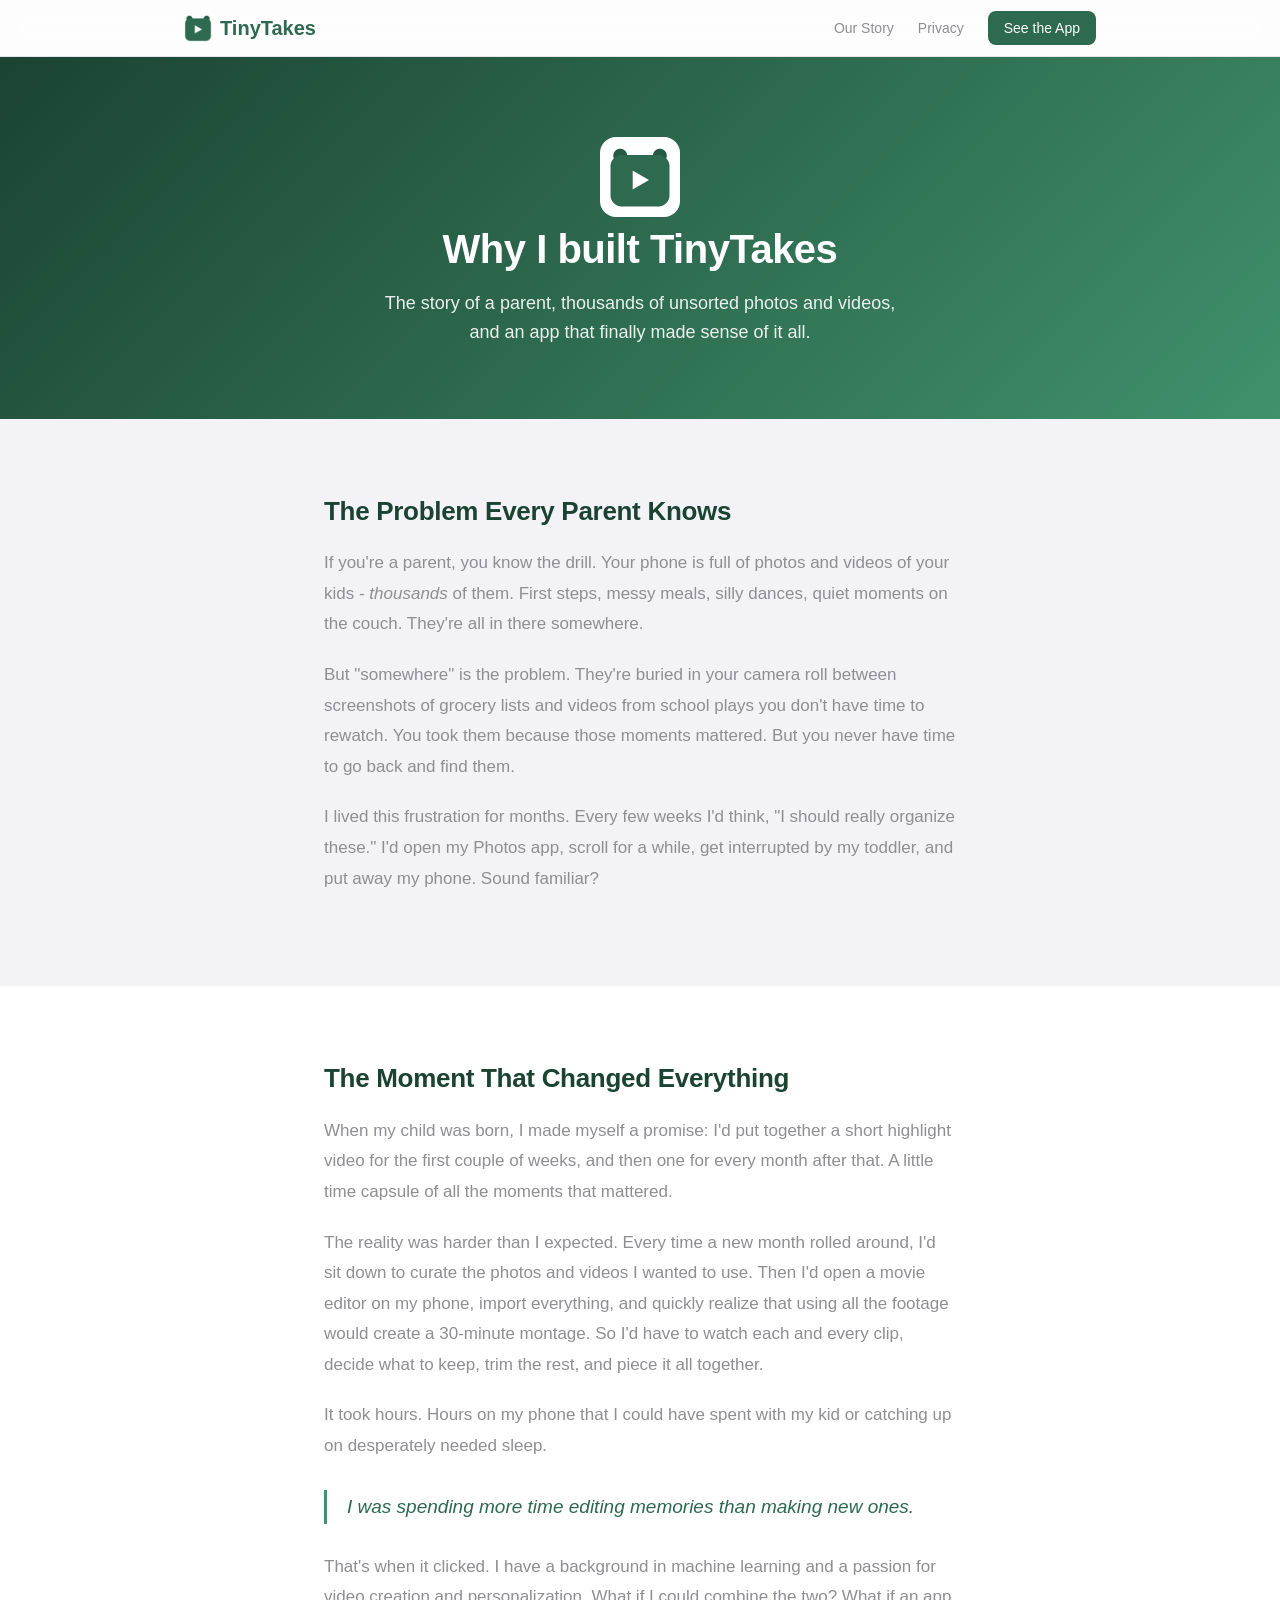
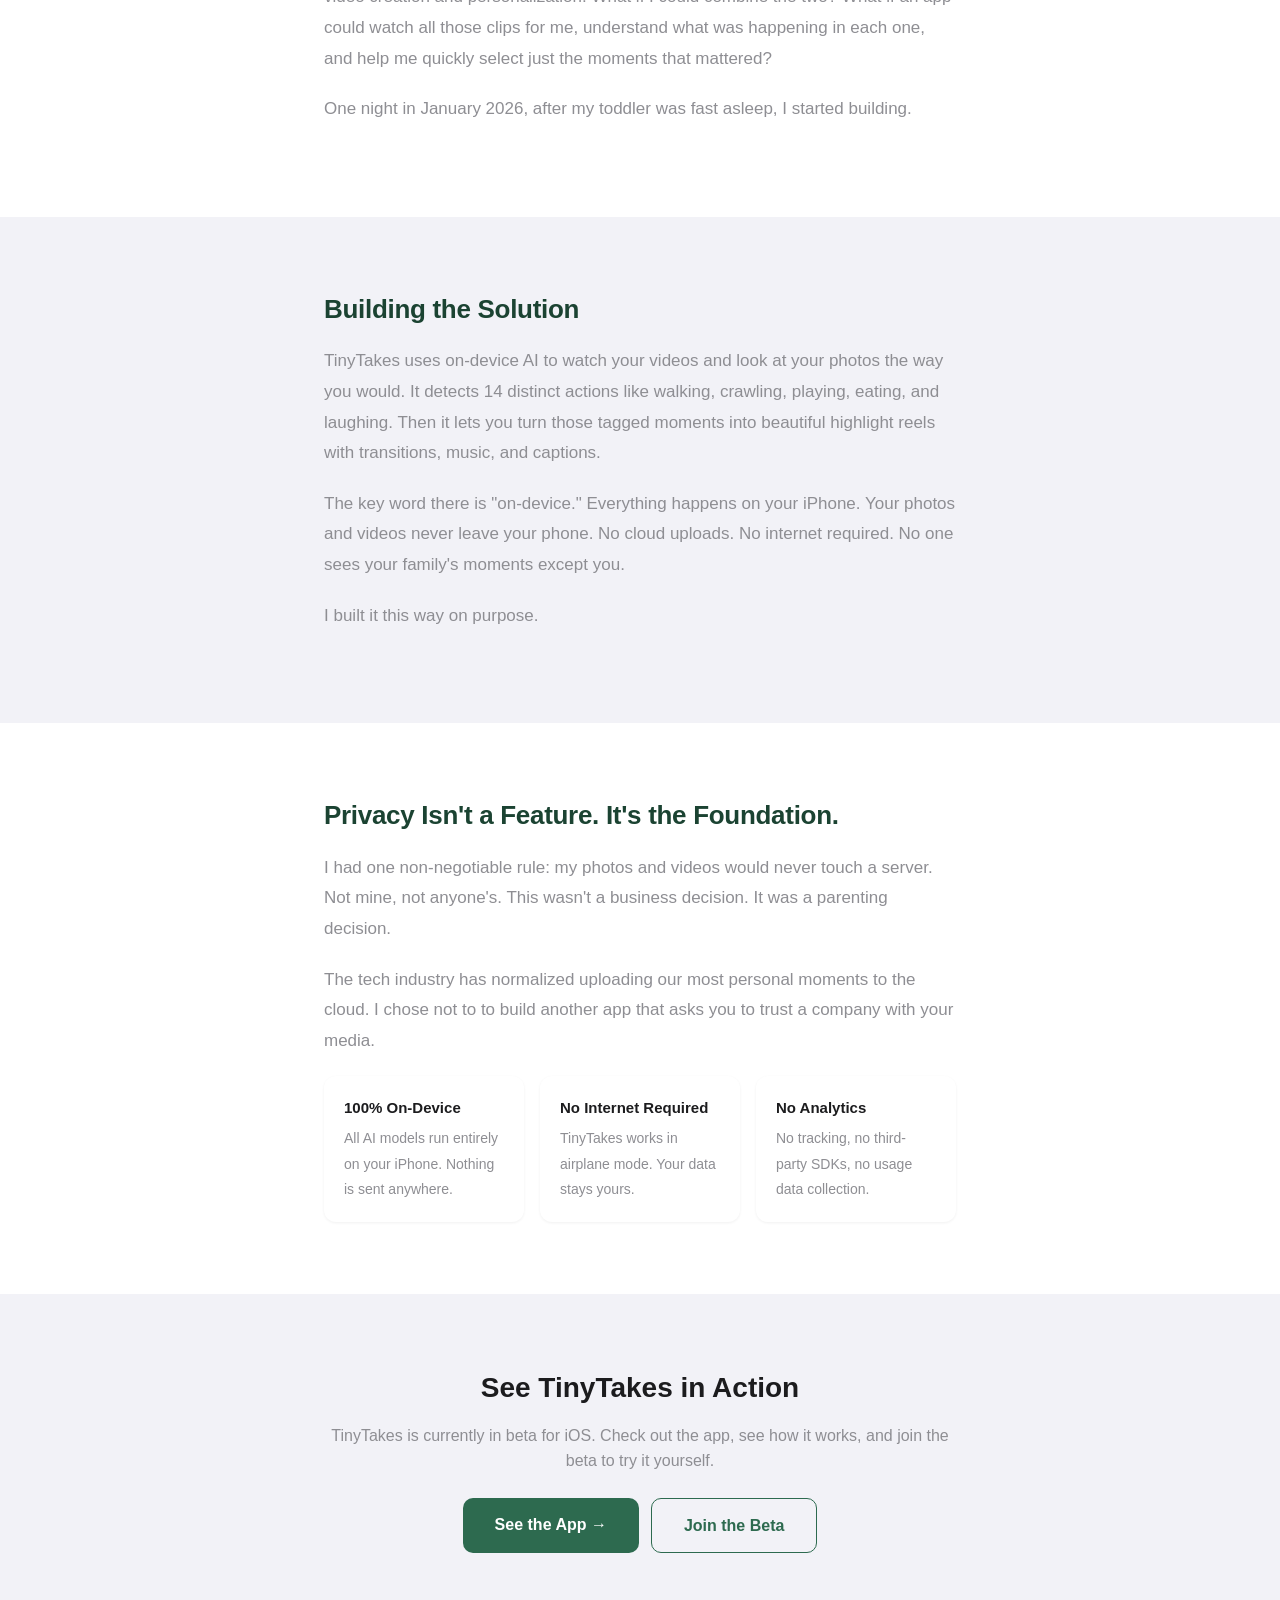
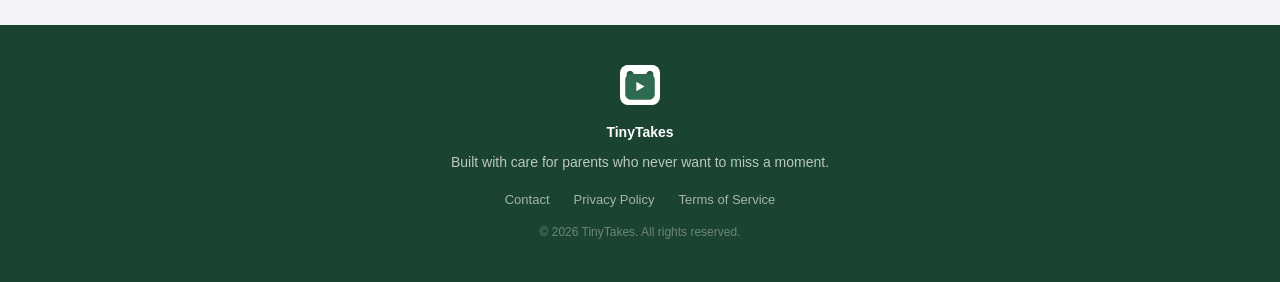
==== commit 36ab399c: "update links" ====
--- a/index.html
+++ b/index.html
@@ -249,7 +249,7 @@
     <div class="story-section">
       <h2>Privacy Isn't a Feature. It's the Foundation.</h2>
       <p>I had one non-negotiable rule: my photos and videos would never touch a server. Not mine, not anyone's. This wasn't a business decision. It was a parenting decision.</p>
-      <p>The tech industry has normalized uploading our most personal moments to the cloud. I didn't want to build another app that asks you to trust a company with media of your kids. So I didn't.</p>
+      <p>The tech industry has normalized uploading our most personal moments to the cloud. I chose not to to build another app that asks you to trust a company with your media.</p>
       <div class="privacy-values">
         <div class="privacy-value">
           <h4>100% On-Device</h4>
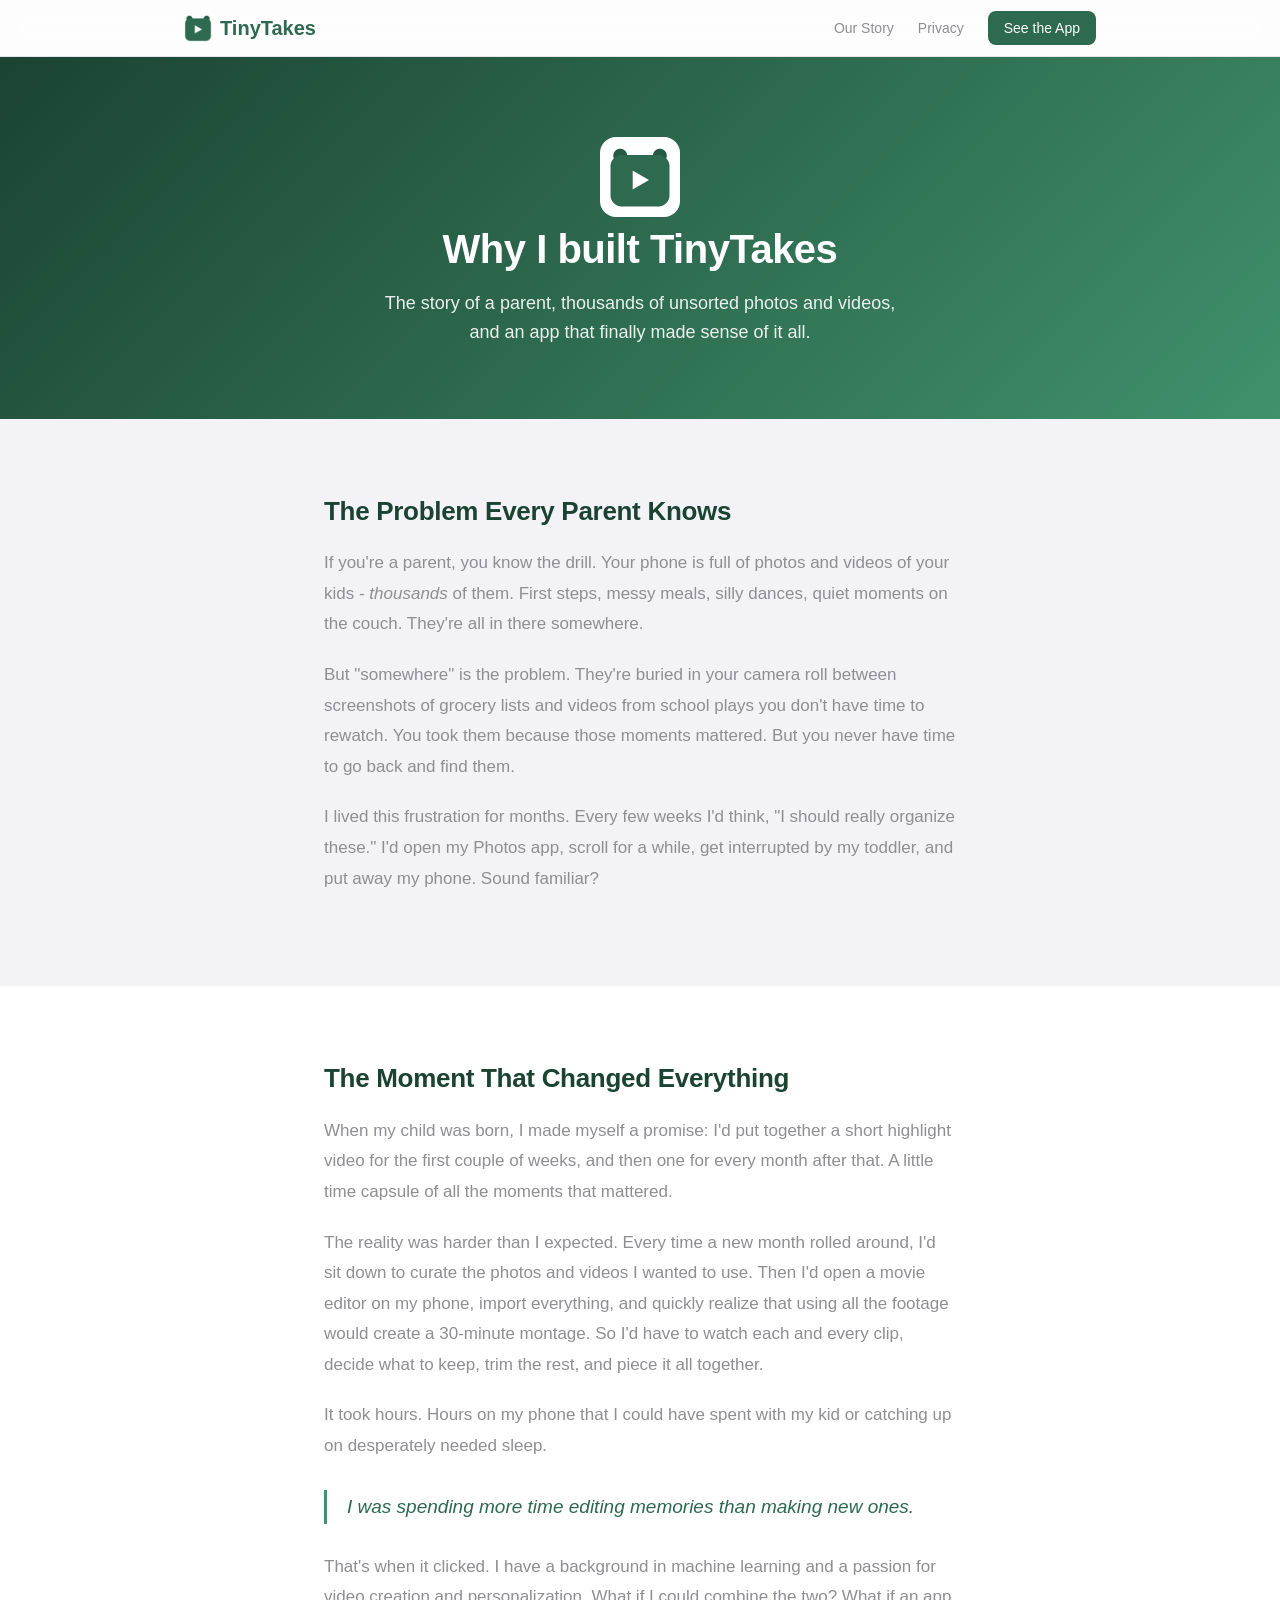
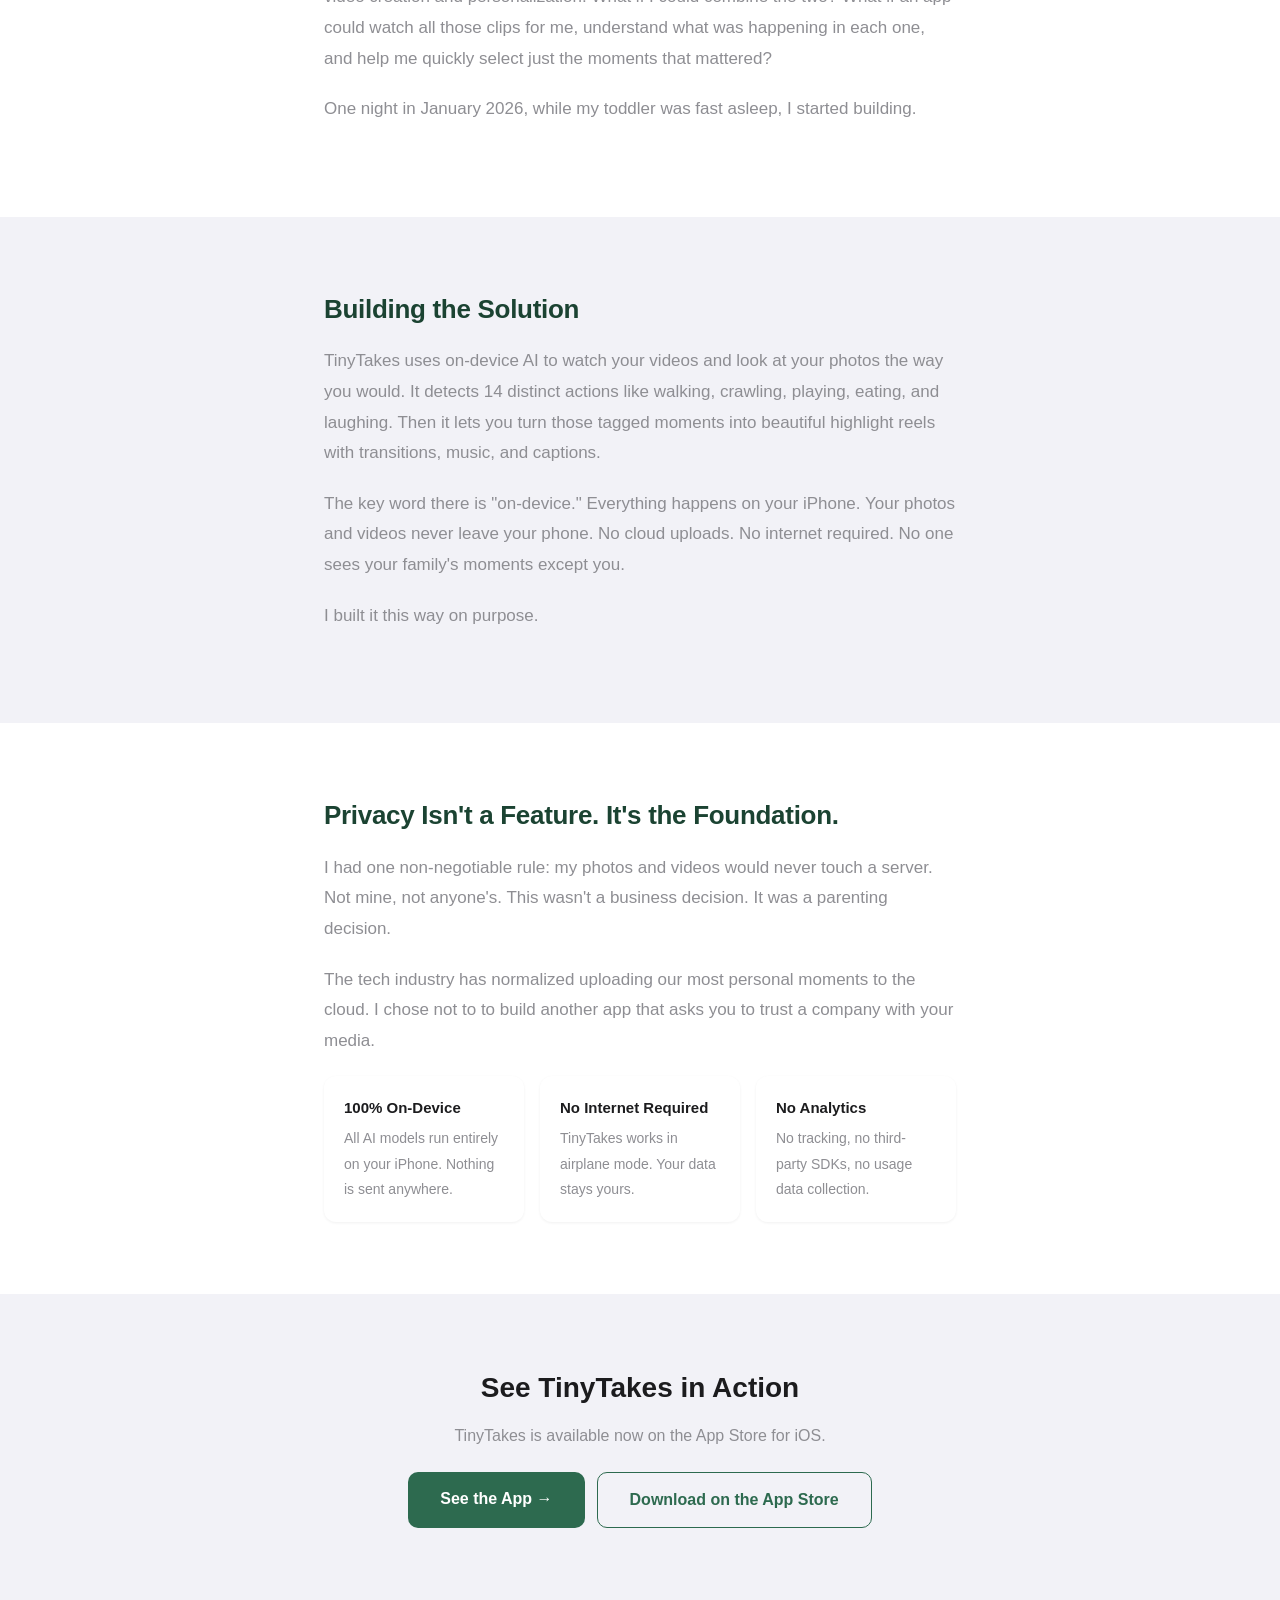
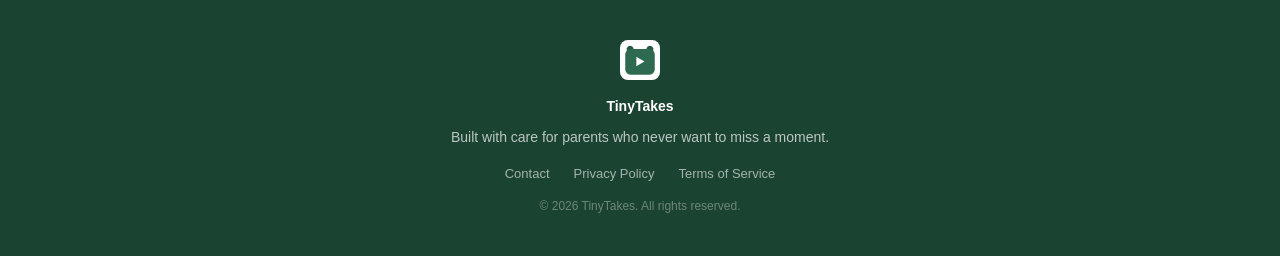
==== commit ef0bf6bc: "remove beta" ====
--- a/index.html
+++ b/index.html
@@ -230,7 +230,7 @@
       <p>It took hours. Hours on my phone that I could have spent with my kid or catching up on desperately needed sleep.</p>
       <p class="pullquote">I was spending more time editing memories than making new ones.</p>
       <p>That's when it clicked. I have a background in machine learning and a passion for video creation and personalization. What if I could combine the two? What if an app could watch all those clips for me, understand what was happening in each one, and help me quickly select just the moments that mattered?</p>
-      <p>One night in January 2026, after my toddler was fast asleep, I started building.</p>
+      <p>One night in January 2026, while my toddler was fast asleep, I started building.</p>
     </div>
   </section>
 
@@ -271,10 +271,10 @@
   <section class="section">
     <div class="story-cta">
       <h2>See TinyTakes in Action</h2>
-      <p>TinyTakes is currently in beta for iOS. Check out the app, see how it works, and join the beta to try it yourself.</p>
+      <p>TinyTakes is available now on the App Store for iOS.</p>
       <div class="story-cta-buttons">
         <a href="ios/index.html" class="btn-app">See the App &rarr;</a>
-        <a href="ios/beta.html" class="btn-beta">Join the Beta</a>
+        <a href="https://apps.apple.com/us/app/tinytakes/id6760323223" class="btn-beta">Download on the App Store</a>
       </div>
     </div>
   </section>
--- a/styles.css
+++ b/styles.css
@@ -1,4 +1,4 @@
-/* TinyTakes Landing Page + Beta Feedback */
+/* TinyTakes Landing Page + Feedback */
 
 :root {
   --primary: #2D6A4F;
